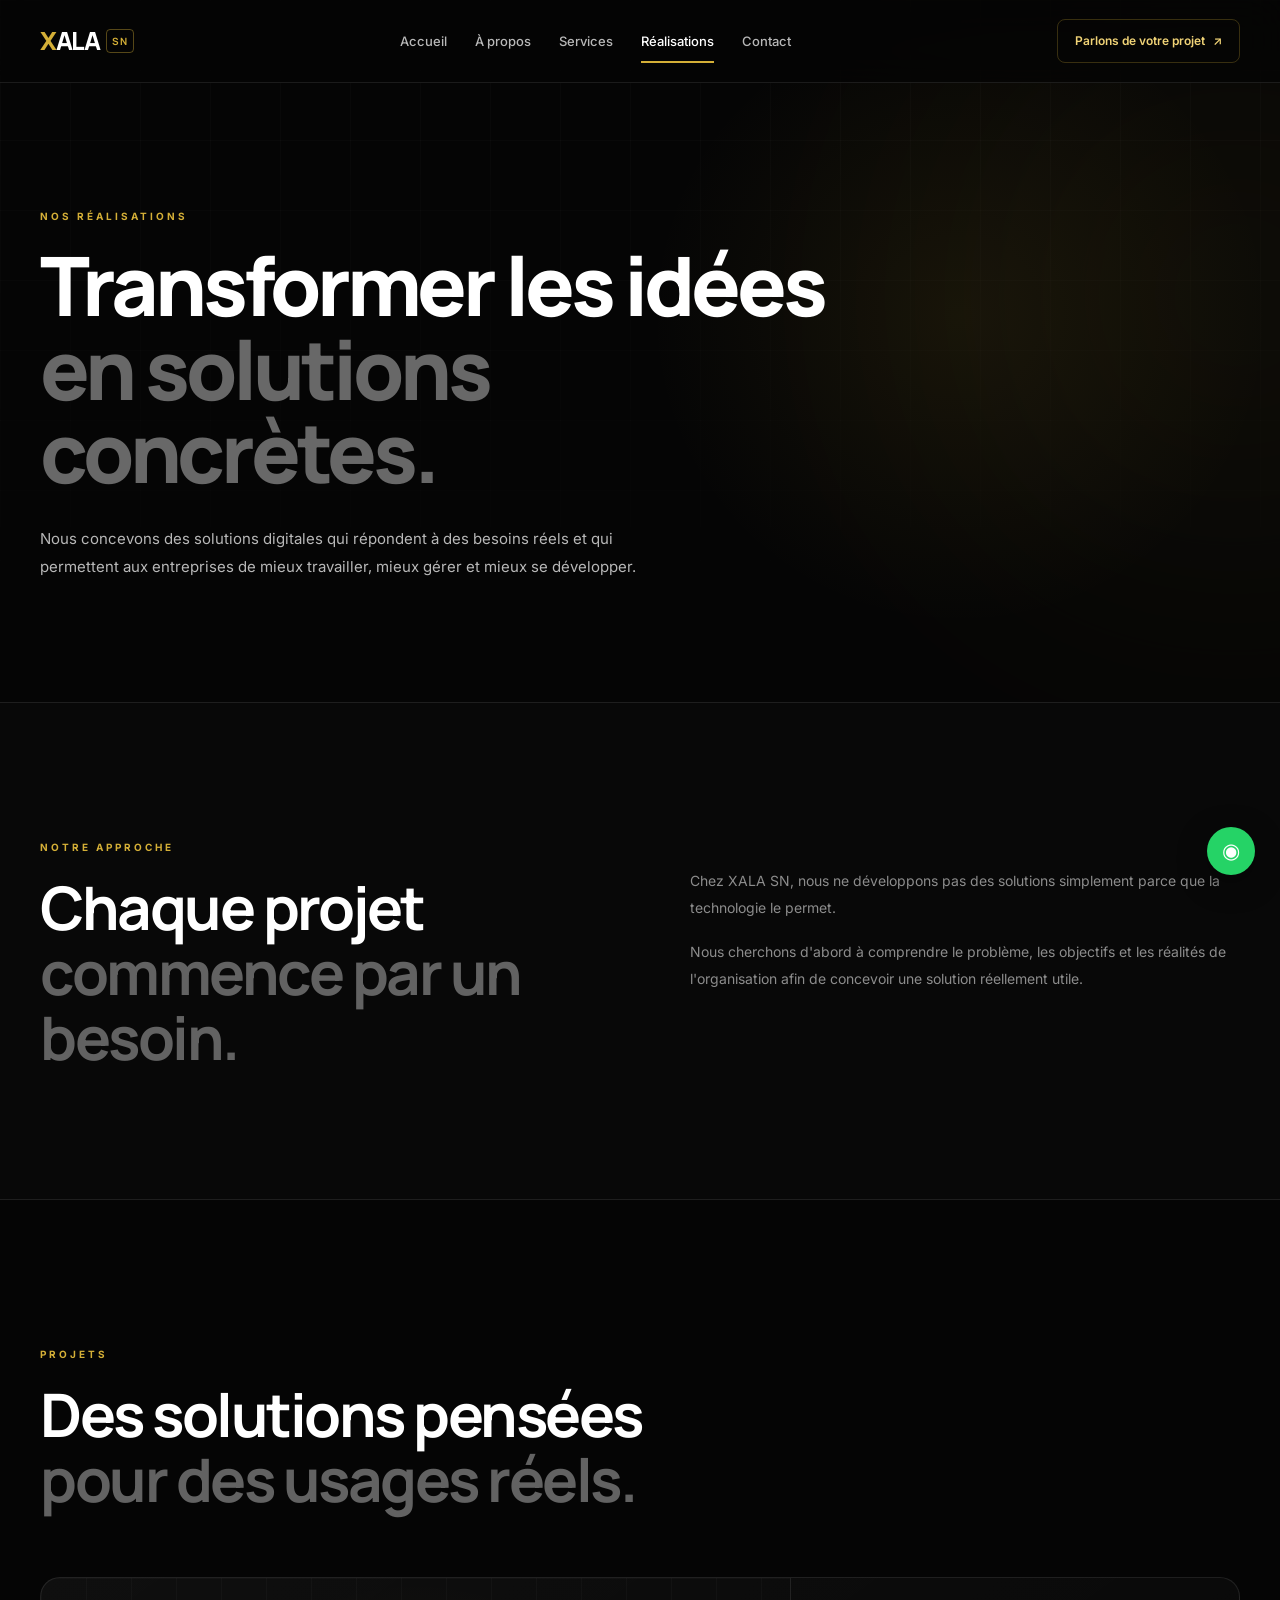
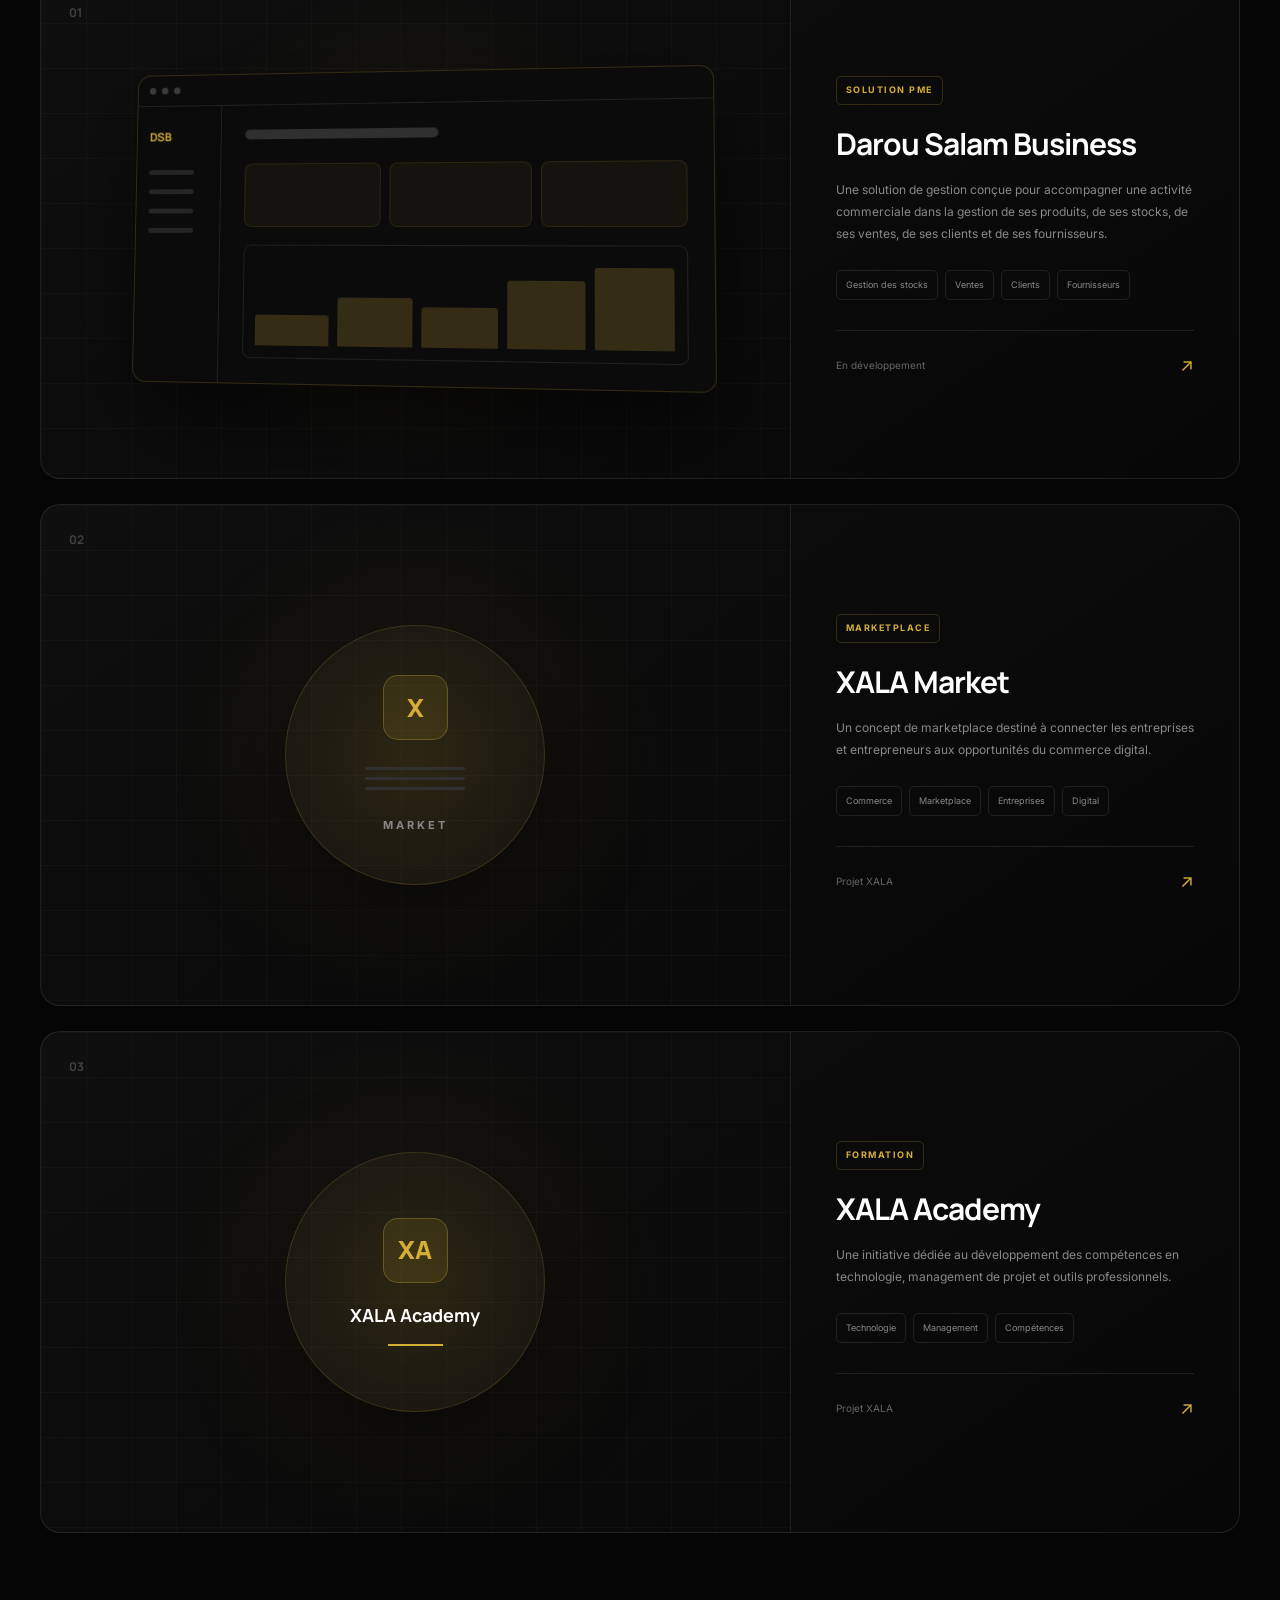
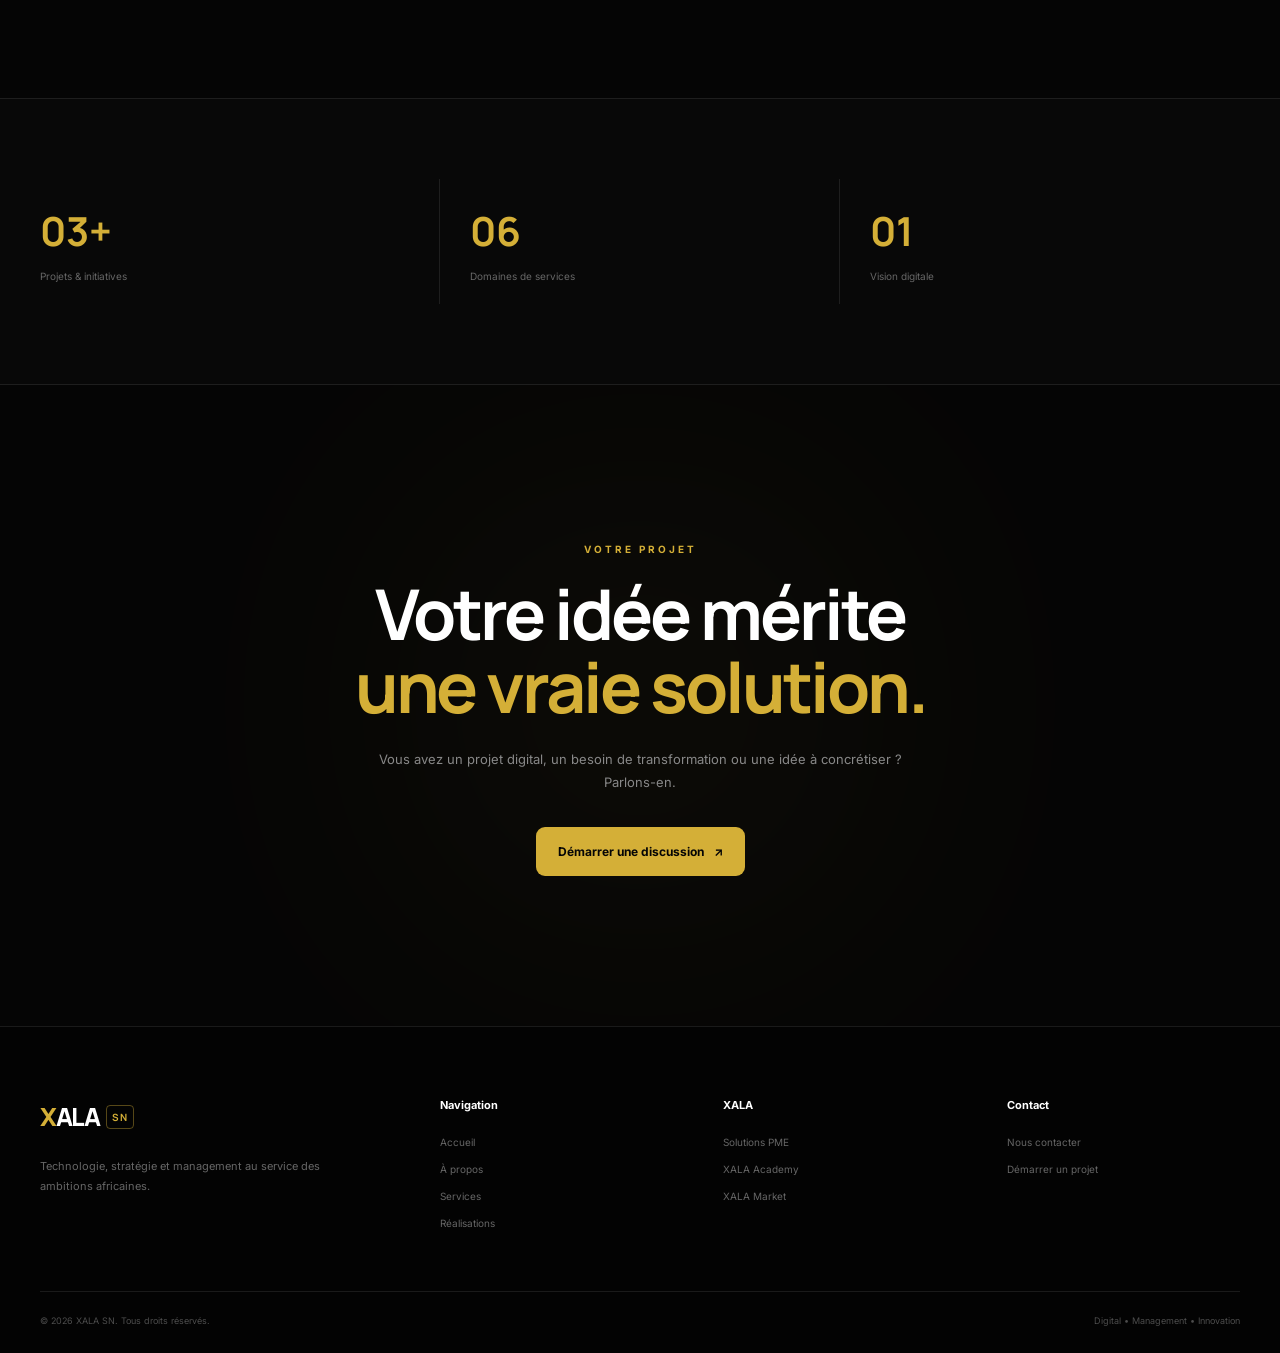
==== pages/portfolio.html @ 2de1e625 "Initial commit" ====
<!DOCTYPE html>
<html lang="fr">

<head>

    <meta charset="UTF-8">

    <meta name="viewport" content="width=device-width, initial-scale=1.0">

    <title>Réalisations — XALA SN</title>

    <meta
        name="description"
        content="Découvrez les réalisations et projets digitaux de XALA SN."
    >

    <link rel="preconnect" href="https://fonts.googleapis.com">

    <link rel="preconnect" href="https://fonts.gstatic.com" crossorigin>

    <link
        href="https://fonts.googleapis.com/css2?family=Inter:wght@400;500;600;700&family=Manrope:wght@600;700;800&display=swap"
        rel="stylesheet"
    >

    <link
        rel="stylesheet"
        href="https://cdnjs.cloudflare.com/ajax/libs/font-awesome/6.5.2/css/all.min.css"
    >

    <link
        rel="stylesheet"
        href="../assets/css/style.css"
    >

</head>


<body>


<!-- =====================================================
     HEADER
===================================================== -->

<header class="header">

    <div class="container navbar">


        <a href="../index.html" class="logo">

            <span class="logo-x">X</span>
            <span class="logo-text">ALA</span>

            <span class="logo-sn">
                SN
            </span>

        </a>


        <nav class="nav">

            <a
                href="../index.html"
                class="nav-link"
            >
                Accueil
            </a>

            <a
                href="about.html"
                class="nav-link"
            >
                À propos
            </a>

            <a
                href="services.html"
                class="nav-link"
            >
                Services
            </a>

            <a
                href="portfolio.html"
                class="nav-link active"
            >
                Réalisations
            </a>

            <a
                href="contact.html"
                class="nav-link"
            >
                Contact
            </a>

        </nav>


        <a
            href="contact.html"
            class="nav-cta"
        >
            Parlons de votre projet
            <span>↗️</span>
        </a>


        <button
            class="menu-toggle"
            aria-label="Ouvrir le menu"
        >

            <span></span>
            <span></span>
            <span></span>

        </button>

    </div>

</header>



<!-- =====================================================
     HERO
===================================================== -->

<section class="portfolio-page-hero">

    <div class="portfolio-page-glow"></div>

    <div class="container">

        <div class="portfolio-page-hero-content">

            <span class="portfolio-page-label">
                NOS RÉALISATIONS
            </span>


            <h1>
                Transformer les idées
                <span>en solutions concrètes.</span>
            </h1>


            <p>
                Nous concevons des solutions digitales qui répondent
                à des besoins réels et qui permettent aux entreprises
                de mieux travailler, mieux gérer et mieux se développer.
            </p>

        </div>

    </div>

</section>



<!-- =====================================================
     INTRO
===================================================== -->

<section class="portfolio-page-intro">

    <div class="container">

        <div class="portfolio-page-intro-grid">


            <div>

                <span class="portfolio-page-label">
                    NOTRE APPROCHE
                </span>

                <h2>
                    Chaque projet
                    <span>commence par un besoin.</span>
                </h2>

            </div>


            <div>

                <p>
                    Chez XALA SN, nous ne développons pas des solutions
                    simplement parce que la technologie le permet.
                </p>

                <p>
                    Nous cherchons d'abord à comprendre le problème,
                    les objectifs et les réalités de l'organisation afin
                    de concevoir une solution réellement utile.
                </p>

            </div>

        </div>

    </div>

</section>



<!-- =====================================================
     RÉALISATIONS
===================================================== -->

<section
    class="portfolio-page-projects"
    id="realisations"
>

    <div class="container">


        <div class="portfolio-page-section-header">

            <span class="portfolio-page-label">
                PROJETS
            </span>

            <h2>
                Des solutions pensées
                <span>pour des usages réels.</span>
            </h2>

        </div>



        <!-- =================================================
             PROJET 01
        ================================================== -->

        <article class="realisation-card">


            <div class="realisation-visual">

                <div class="realisation-number">
                    01
                </div>


                <div class="realisation-screen">

                    <div class="screen-top">

                        <span></span>
                        <span></span>
                        <span></span>

                    </div>


                    <div class="screen-content">

                        <div class="screen-sidebar">

                            <strong>
                                DSB
                            </strong>

                            <i></i>
                            <i></i>
                            <i></i>
                            <i></i>

                        </div>


                        <div class="screen-main">

                            <div class="screen-title"></div>


                            <div class="screen-cards">

                                <div></div>
                                <div></div>
                                <div></div>

                            </div>


                            <div class="screen-chart">

                                <span></span>
                                <span></span>
                                <span></span>
                                <span></span>
                                <span></span>

                            </div>

                        </div>

                    </div>

                </div>

            </div>


            <div class="realisation-content">

                <span class="realisation-category">
                    SOLUTION PME
                </span>


                <h3>
                    Darou Salam Business
                </h3>


                <p>
                    Une solution de gestion conçue pour accompagner
                    une activité commerciale dans la gestion de ses
                    produits, de ses stocks, de ses ventes, de ses
                    clients et de ses fournisseurs.
                </p>


                <div class="realisation-tags">

                    <span>
                        Gestion des stocks
                    </span>

                    <span>
                        Ventes
                    </span>

                    <span>
                        Clients
                    </span>

                    <span>
                        Fournisseurs
                    </span>

                </div>


                <div class="realisation-footer">

                    <span class="realisation-status">
                        En développement
                    </span>

                    <span class="realisation-arrow">
                        ↗️
                    </span>

                </div>

            </div>

        </article>



        <!-- =================================================
             PROJET 02
        ================================================== -->

        <article class="realisation-card">


            <div class="realisation-visual">

                <div class="realisation-number">
                    02
                </div>


                <div class="realisation-concept">

                    <div class="concept-logo">

                        <span>X</span>

                    </div>


                    <div class="concept-lines">

                        <span></span>
                        <span></span>
                        <span></span>

                    </div>


                    <strong>
                        MARKET
                    </strong>

                </div>

            </div>


            <div class="realisation-content">

                <span class="realisation-category">
                    MARKETPLACE
                </span>


                <h3>
                    XALA Market
                </h3>


                <p>
                    Un concept de marketplace destiné à connecter
                    les entreprises et entrepreneurs aux opportunités
                    du commerce digital.
                </p>


                <div class="realisation-tags">

                    <span>
                        Commerce
                    </span>

                    <span>
                        Marketplace
                    </span>

                    <span>
                        Entreprises
                    </span>

                    <span>
                        Digital
                    </span>

                </div>


                <div class="realisation-footer">

                    <span class="realisation-status">
                        Projet XALA
                    </span>

                    <span class="realisation-arrow">
                        ↗️
                    </span>

                </div>

            </div>

        </article>



        <!-- =================================================
             PROJET 03
        ================================================== -->

        <article class="realisation-card">


            <div class="realisation-visual">

                <div class="realisation-number">
                    03
                </div>


                <div class="academy-concept">

                    <div class="academy-icon">
                        XA
                    </div>


                    <h4>
                        XALA Academy
                    </h4>


                    <div class="academy-line"></div>

                </div>

            </div>


            <div class="realisation-content">

                <span class="realisation-category">
                    FORMATION
                </span>


                <h3>
                    XALA Academy
                </h3>


                <p>
                    Une initiative dédiée au développement des
                    compétences en technologie, management de projet
                    et outils professionnels.
                </p>


                <div class="realisation-tags">

                    <span>
                        Technologie
                    </span>

                    <span>
                        Management
                    </span>

                    <span>
                        Compétences
                    </span>

                </div>


                <div class="realisation-footer">

                    <span class="realisation-status">
                        Projet XALA
                    </span>

                    <span class="realisation-arrow">
                        ↗️
                    </span>

                </div>

            </div>

        </article>


    </div>

</section>



<!-- =====================================================
     CHIFFRES
===================================================== -->

<section class="portfolio-page-stats">

    <div class="container">

        <div class="portfolio-page-stats-grid">


            <div>

                <strong>
                    03+
                </strong>

                <span>
                    Projets & initiatives
                </span>

            </div>


            <div>

                <strong>
                    06
                </strong>

                <span>
                    Domaines de services
                </span>

            </div>


            <div>

                <strong>
                    01
                </strong>

                <span>
                    Vision digitale
                </span>

            </div>


        </div>

    </div>

</section>



<!-- =====================================================
     CTA
===================================================== -->

<section class="portfolio-page-cta">

    <div class="portfolio-page-cta-glow"></div>

    <div class="container">

        <div class="portfolio-page-cta-content">

            <span class="portfolio-page-label">
                VOTRE PROJET
            </span>


            <h2>
                Votre idée mérite
                <span>une vraie solution.</span>
            </h2>


            <p>
                Vous avez un projet digital, un besoin de
                transformation ou une idée à concrétiser ?
                Parlons-en.
            </p>


            <a
                href="contact.html"
                class="portfolio-page-btn"
            >

                Démarrer une discussion

                <span>↗️</span>

            </a>

        </div>

    </div>

</section>



<!-- =====================================================
     FOOTER
===================================================== -->

<footer class="footer">

    <div class="container">

        <div class="footer-grid">


            <div class="footer-brand">

                <a
                    href="../index.html"
                    class="logo"
                >

                    <span class="logo-x">X</span>
                    <span class="logo-text">ALA</span>

                    <span class="logo-sn">
                        SN
                    </span>

                </a>


                <p>
                    Technologie, stratégie et management
                    au service des ambitions africaines.
                </p>

            </div>


            <div class="footer-column">

                <h3>
                    Navigation
                </h3>

                <a href="../index.html">
                    Accueil
                </a>

                <a href="about.html">
                    À propos
                </a>

                <a href="services.html">
                    Services
                </a>

                <a href="portfolio.html">
                    Réalisations
                </a>

            </div>


            <div class="footer-column">

                <h3>
                    XALA
                </h3>

                <a href="services.html">
                    Solutions PME
                </a>

                <a href="services.html">
                    XALA Academy
                </a>

                <a href="services.html">
                    XALA Market
                </a>

            </div>


            <div class="footer-column">

                <h3>
                    Contact
                </h3>

                <a href="contact.html">
                    Nous contacter
                </a>

                <a href="contact.html">
                    Démarrer un projet
                </a>

            </div>


        </div>


        <div class="footer-bottom">

            <span>
                © 2026 XALA SN. Tous droits réservés.
            </span>

            <span>
                Digital • Management • Innovation
            </span>

        </div>

    </div>

</footer>



<script src="../assets/js/script.js"></script>
<!-- =====================================================
     BOUTONS FLOTTANTS
===================================================== -->

<!-- Retour en haut -->
<button
    class="back-to-top"
    id="backToTop"
    aria-label="Retour en haut"
>
    ↑
</button>


<!-- WhatsApp -->
<a
    href="https://wa.me/221763623959"
    class="whatsapp-button"
    target="_blank"
    rel="noopener noreferrer"
    aria-label="Contacter XALA SN sur WhatsApp"
>
    <span>◉</span>
</a>
</body>

</html>
---- assets/css/style.css ----
/* =========================================================
   XALA SN
   CORPORATE PORTFOLIO
   DESIGN SYSTEM
   RESPONSIVE — DESKTOP / TABLET / MOBILE
========================================================= */


/* =========================================================
   VARIABLES
========================================================= */

:root {

    --black: #050505;
    --black-2: #080808;
    --black-3: #0d0d0d;
    --card: #111111;

    --white: #ffffff;
    --white-soft: #b8b8b8;
    --gray: #777777;
    --gray-dark: #444444;

    --gold: #d4af37;
    --gold-light: #f1d477;
    --gold-soft: rgba(212, 175, 55, 0.12);

    --border: rgba(255, 255, 255, 0.09);
    --border-gold: rgba(212, 175, 55, 0.25);

    --container: 1200px;

    --radius: 16px;

    --transition: 0.35s ease;

}


/* =========================================================
   RESET
========================================================= */

* {
    margin: 0;
    padding: 0;
    box-sizing: border-box;
}


html {
    scroll-behavior: smooth;
}


body {

    font-family: "Inter", sans-serif;

    background: var(--black);

    color: var(--white);

    line-height: 1.6;

    overflow-x: hidden;

}


body.menu-open {
    overflow: hidden;
}


img {
    max-width: 100%;
    display: block;
}


a {
    text-decoration: none;
    color: inherit;
}


button,
input,
textarea,
select {
    font: inherit;
}


button {
    border: 0;
}


::selection {
    background: var(--gold);
    color: var(--black);
}


/* =========================================================
   CONTAINER
========================================================= */

.container {

    width: min(calc(100% - 40px),
            var(--container));

    margin-inline: auto;

}


/* =========================================================
   HEADER
========================================================= */

.header {

    position: fixed;

    top: 0;
    left: 0;

    width: 100%;

    z-index: 1000;

    border-bottom: 1px solid var(--border);

    background: rgba(5, 5, 5, 0.72);

    -webkit-backdrop-filter: blur(20px);

    backdrop-filter: blur(20px);

}


.navbar {

    min-height: 82px;

    display: flex;

    align-items: center;

    justify-content: space-between;

    gap: 30px;

}


/* =========================================================
   LOGO
========================================================= */

.logo {

    display: inline-flex;

    align-items: center;

    flex-shrink: 0;

    font-family: "Manrope", sans-serif;

    font-size: 25px;

    font-weight: 800;

    letter-spacing: -1.5px;

}


.logo-x {
    color: var(--gold);
}


.logo-text {
    color: var(--white);
}


.logo-sn {

    margin-left: 7px;

    padding: 3px 5px;

    border: 1px solid rgba(212, 175, 55, 0.4);

    border-radius: 4px;

    color: var(--gold);

    font-size: 10px;

    font-weight: 700;

    letter-spacing: 1px;

}


/* =========================================================
   NAVIGATION
========================================================= */

.nav {

    display: flex;

    align-items: center;

    gap: 28px;

}


.nav-link {

    position: relative;

    padding: 5px 0;

    color: var(--white-soft);

    font-size: 13px;

    font-weight: 500;

    transition: var(--transition);

}


.nav-link:hover,
.nav-link.active {

    color: var(--white);

}


.nav-link::after {

    content: "";

    position: absolute;

    left: 0;
    bottom: -7px;

    width: 0;
    height: 2px;

    background: var(--gold);

    transition: var(--transition);

}


.nav-link:hover::after,
.nav-link.active::after {

    width: 100%;

}


/* =========================================================
   NAV CTA
========================================================= */

.nav-cta {

    display: inline-flex;

    align-items: center;

    gap: 8px;

    padding: 11px 17px;

    border: 1px solid var(--border-gold);

    border-radius: 8px;

    color: var(--gold-light);

    font-size: 12px;

    font-weight: 600;

    white-space: nowrap;

    transition: var(--transition);

}


.nav-cta span {
    transition: var(--transition);
}


.nav-cta:hover {

    background: var(--gold);

    color: var(--black);

    border-color: var(--gold);

}


.nav-cta:hover span {

    transform: translate(2px, -2px);

}


/* =========================================================
   MOBILE MENU BUTTON
========================================================= */

.menu-toggle {

    display: none;

    width: 42px;
    height: 42px;

    align-items: center;
    justify-content: center;

    flex-direction: column;

    gap: 5px;

    background: rgba(255, 255, 255, 0.03);

    border: 1px solid var(--border);

    border-radius: 9px;

    cursor: pointer;

}


.menu-toggle span {

    width: 20px;
    height: 2px;

    background: var(--white);

    border-radius: 10px;

    transition: var(--transition);

}


.menu-toggle.active span:nth-child(1) {

    transform:
        translateY(7px) rotate(45deg);

}


.menu-toggle.active span:nth-child(2) {

    opacity: 0;

}


.menu-toggle.active span:nth-child(3) {

    transform:
        translateY(-7px) rotate(-45deg);

}


/* =========================================================
   HERO
========================================================= */

.hero {

    position: relative;

    min-height: 100vh;

    display: flex;

    align-items: center;

    overflow: hidden;

    padding-top: 82px;

    background:

        radial-gradient(circle at 75% 45%,
            rgba(212, 175, 55, 0.055),
            transparent 28%),

        linear-gradient(180deg,
            #050505 0%,
            #070707 100%);

}


/* =========================================================
   HERO GRID
========================================================= */

.hero-grid {

    position: absolute;

    inset: 0;

    background-image:

        linear-gradient(rgba(255, 255, 255, 0.035) 1px,
            transparent 1px),

        linear-gradient(90deg,
            rgba(255, 255, 255, 0.035) 1px,
            transparent 1px);

    background-size: 70px 70px;

    -webkit-mask-image:
        linear-gradient(to bottom,
            black 0%,
            rgba(0, 0, 0, 0.5) 55%,
            transparent 100%);

    mask-image:
        linear-gradient(to bottom,
            black 0%,
            rgba(0, 0, 0, 0.5) 55%,
            transparent 100%);

}


/* =========================================================
   HERO GLOWS
========================================================= */

.hero-glow {

    position: absolute;

    width: 500px;
    height: 500px;

    border-radius: 50%;

    filter: blur(110px);

    opacity: 0.13;

    pointer-events: none;

}


.glow-one {

    top: -280px;
    left: -220px;

    background: var(--gold);

}


.glow-two {

    right: -250px;
    bottom: -250px;

    background: #254cff;

}


/* =========================================================
   HERO CONTENT
========================================================= */

.hero-content {

    position: relative;

    z-index: 3;

    max-width: 760px;

    padding: 95px 0 80px;

}


/* =========================================================
   HERO BADGE
========================================================= */

.hero-badge {

    display: inline-flex;

    align-items: center;

    gap: 10px;

    padding: 8px 13px;

    margin-bottom: 28px;

    border: 1px solid var(--border);

    border-radius: 100px;

    background: rgba(255, 255, 255, 0.025);

    color: var(--white-soft);

    font-size: 11px;

}


.status-dot {

    width: 7px;
    height: 7px;

    flex-shrink: 0;

    border-radius: 50%;

    background: #62d67a;

    box-shadow: 0 0 12px #62d67a;

}


/* =========================================================
   HERO TITLE
========================================================= */

.hero h1 {

    max-width: 850px;

    font-family: "Manrope", sans-serif;

    font-size: clamp(48px,
            6vw,
            82px);

    font-weight: 800;

    line-height: 1.01;

    letter-spacing: -4px;

}


.gradient-text {

    background:

        linear-gradient(120deg,
            var(--gold),
            var(--gold-light),
            #ffffff);

    -webkit-background-clip: text;

    background-clip: text;

    color: transparent;

}


/* =========================================================
   HERO DESCRIPTION
========================================================= */

.hero-description {

    max-width: 620px;

    margin-top: 28px;

    color: var(--white-soft);

    font-size: 16px;

    line-height: 1.8;

}


/* =========================================================
   HERO BUTTONS
========================================================= */

.hero-buttons {

    display: flex;

    align-items: center;

    flex-wrap: wrap;

    gap: 13px;

    margin-top: 38px;

}


.btn {

    min-height: 50px;

    display: inline-flex;

    align-items: center;

    justify-content: center;

    gap: 10px;

    padding: 0 20px;

    border-radius: 9px;

    font-size: 13px;

    font-weight: 600;

    transition: var(--transition);

}


.btn span {
    transition: var(--transition);
}


.btn-primary {

    background: var(--gold);

    color: var(--black);

}


.btn-primary:hover {

    background: var(--gold-light);

    transform: translateY(-3px);

    box-shadow:
        0 15px 40px rgba(212, 175, 55, 0.2);

}


.btn-primary:hover span {

    transform: translate(3px, -3px);

}


.btn-secondary {

    border: 1px solid var(--border);

    background: rgba(255, 255, 255, 0.025);

    color: var(--white);

}


.btn-secondary:hover {

    border-color: var(--gold);

    color: var(--gold-light);

    transform: translateY(-3px);

}


/* =========================================================
   HERO STATS
========================================================= */

.hero-stats {

    display: flex;

    align-items: stretch;

    gap: 45px;

    margin-top: 60px;

    padding-top: 25px;

    border-top: 1px solid var(--border);

}


.stat {

    display: flex;

    flex-direction: column;

    gap: 3px;

}


.stat strong {

    color: var(--gold);

    font-size: 13px;

    font-weight: 700;

}


.stat span {

    color: #707070;

    font-size: 10px;

}


/* =========================================================
   HERO VISUAL
========================================================= */

.hero-visual {

    position: absolute;

    top: 50%;
    right: 3%;

    width: 450px;
    height: 450px;

    z-index: 2;

    transform: translateY(-50%);

    pointer-events: none;

}


/* =========================================================
   ORBITS
========================================================= */

.visual-orbit {

    position: absolute;

    top: 50%;
    left: 50%;

    border: 1px solid rgba(212, 175, 55, 0.12);

    border-radius: 50%;

    transform: translate(-50%, -50%);

}


.orbit-one {

    width: 430px;
    height: 230px;

    transform:
        translate(-50%, -50%) rotate(-25deg);

}


.orbit-two {

    width: 350px;
    height: 350px;

}


/* =========================================================
   VISUAL CARD
========================================================= */

.visual-card {

    position: absolute;

    top: 50%;
    left: 50%;

    width: 330px;
    height: 240px;

    overflow: hidden;

    border: 1px solid rgba(212, 175, 55, 0.23);

    border-radius: 16px;

    background:
        linear-gradient(145deg,
            rgba(25, 25, 25, 0.96),
            rgba(10, 10, 10, 0.94));

    box-shadow:

        0 40px 100px rgba(0, 0, 0, 0.65),

        0 0 60px rgba(212, 175, 55, 0.06);

    transform:
        translate(-50%, -50%) perspective(1000px) rotateY(-10deg) rotateX(5deg);

}


/* =========================================================
   BROWSER HEADER
========================================================= */

.visual-card-header {

    height: 38px;

    display: flex;

    align-items: center;

    gap: 6px;

    padding: 0 14px;

    border-bottom: 1px solid var(--border);

}


.window-dot {

    width: 7px;
    height: 7px;

    border-radius: 50%;

    background: #444;

}


/* =========================================================
   VISUAL CONTENT
========================================================= */

.visual-content {

    padding: 25px;

}


.code-line {

    height: 8px;

    margin-bottom: 13px;

    border-radius: 20px;

    background: #282828;

}


.line-large {
    width: 75%;
}


.line-medium {
    width: 55%;
}


.line-small {
    width: 35%;
}


.dashboard-mini {

    display: flex;

    gap: 10px;

    margin-top: 26px;

}


.dashboard-mini div {

    flex: 1;

    height: 70px;

    border: 1px solid rgba(212, 175, 55, 0.12);

    border-radius: 8px;

    background:
        linear-gradient(145deg,
            rgba(212, 175, 55, 0.09),
            rgba(255, 255, 255, 0.02));

}


/* =========================================================
   FLOATING CARDS
========================================================= */

.floating-card {

    position: absolute;

    display: flex;

    align-items: center;

    gap: 10px;

    padding: 12px 15px;

    border: 1px solid var(--border);

    border-radius: 10px;

    background: rgba(13, 13, 13, 0.92);

    -webkit-backdrop-filter: blur(15px);

    backdrop-filter: blur(15px);

    box-shadow:
        0 15px 40px rgba(0, 0, 0, 0.45);

    animation: floating 4s ease-in-out infinite;

}


.floating-one {

    top: 52px;
    right: -5px;

}


.floating-two {

    left: -5px;
    bottom: 48px;

    animation-delay: 1.5s;

}


.floating-icon {

    width: 30px;
    height: 30px;

    display: grid;

    place-items: center;

    border-radius: 7px;

    background: var(--gold-soft);

    color: var(--gold-light);

    font-size: 14px;

}


.floating-card strong {

    display: block;

    color: var(--white);

    font-size: 11px;

}


.floating-card small {

    display: block;

    margin-top: 1px;

    color: #666;

    font-size: 9px;

}


@keyframes floating {

    0%,
    100% {
        transform: translateY(0);
    }

    50% {
        transform: translateY(-10px);
    }

}


/* =========================================================
   SECTION GLOBAL
========================================================= */

.solutions,
.about-preview,
.portfolio-preview,
.process,
.why-xala {

    position: relative;

}


.section-label {

    display: inline-block;

    margin-bottom: 17px;

    color: var(--gold);

    font-size: 10px;

    font-weight: 700;

    letter-spacing: 2.5px;

}


.section-header {

    max-width: 720px;

    margin-bottom: 60px;

}


.section-header h2 {

    font-family: "Manrope", sans-serif;

    font-size: clamp(38px,
            5vw,
            62px);

    font-weight: 800;

    line-height: 1.08;

    letter-spacing: -2.7px;

}


.section-header h2 span {

    display: block;

    color: #626262;

}


.section-header p {

    max-width: 610px;

    margin-top: 23px;

    color: var(--white-soft);

    font-size: 14px;

    line-height: 1.85;

}


/* =========================================================
   SOLUTIONS
========================================================= */

.solutions {

    padding: 140px 0;

    background:
        linear-gradient(180deg,
            var(--black),
            var(--black-2));

}


.solutions-grid {

    display: grid;

    grid-template-columns:
        repeat(3, 1fr);

    gap: 15px;

}


.solution-card {

    position: relative;

    min-height: 320px;

    display: flex;

    flex-direction: column;

    justify-content: space-between;

    padding: 30px;

    overflow: hidden;

    border: 1px solid var(--border);

    border-radius: var(--radius);

    background:
        linear-gradient(145deg,
            rgba(255, 255, 255, 0.045),
            rgba(255, 255, 255, 0.012));

    transition:
        transform 0.4s ease,
        border-color 0.4s ease,
        background 0.4s ease;

}


.solution-card::before {

    content: "";

    position: absolute;

    width: 190px;
    height: 190px;

    top: -110px;
    right: -110px;

    border-radius: 50%;

    background: var(--gold);

    filter: blur(80px);

    opacity: 0;

    transition: opacity 0.4s ease;

}


.solution-card:hover {

    transform: translateY(-8px);

    border-color:
        rgba(212, 175, 55, 0.35);

    background:
        linear-gradient(145deg,
            rgba(255, 255, 255, 0.06),
            rgba(255, 255, 255, 0.018));

}


.solution-card:hover::before {

    opacity: 0.09;

}


.solution-top {

    display: flex;

    align-items: center;

    justify-content: space-between;

}


.solution-icon {

    width: 48px;
    height: 48px;

    display: grid;

    place-items: center;

    border: 1px solid rgba(212, 175, 55, 0.16);

    border-radius: 10px;

    background: var(--gold-soft);

    color: var(--gold-light);

    font-size: 16px;

    font-weight: 700;

}


.solution-number {

    color: #3f3f3f;

    font-family: "Manrope", sans-serif;

    font-size: 11px;

    font-weight: 700;

}


.solution-card h3 {

    margin-top: 48px;

    font-family: "Manrope", sans-serif;

    font-size: 20px;

    font-weight: 700;

    letter-spacing: -0.5px;

}


.solution-card p {

    margin-top: 11px;

    color: #858585;

    font-size: 12px;

    line-height: 1.75;

}


.solution-card a {

    display: inline-flex;

    align-items: center;

    gap: 8px;

    margin-top: 23px;

    color: var(--white);

    font-size: 11px;

    font-weight: 600;

    transition: var(--transition);

}


.solution-card a span {

    color: var(--gold);

    transition: var(--transition);

}


.solution-card a:hover {

    color: var(--gold-light);

}


.solution-card a:hover span {

    transform: translate(3px, -3px);

}


/* =========================================================
   ABOUT PREVIEW
========================================================= */

.about-preview {

    padding: 150px 0;

    background: var(--black-2);

}


.about-preview-grid {

    display: grid;

    grid-template-columns:
        minmax(0, 1fr) minmax(0, 1fr);

    align-items: center;

    gap: 100px;

}


.about-preview-content {

    max-width: 570px;

}


.about-preview-content h2 {

    font-family: "Manrope", sans-serif;

    font-size: clamp(38px,
            5vw,
            60px);

    line-height: 1.08;

    letter-spacing: -2.5px;

}


.about-preview-content h2 span {

    display: block;

    color: #626262;

}


.about-preview-content p {

    margin-top: 23px;

    color: var(--white-soft);

    font-size: 14px;

    line-height: 1.85;

}


.about-preview-content p+p {

    margin-top: 12px;

}


.text-link {

    display: inline-flex;

    align-items: center;

    gap: 9px;

    margin-top: 30px;

    color: var(--white);

    font-size: 12px;

    font-weight: 600;

    transition: var(--transition);

}


.text-link span {

    color: var(--gold);

    transition: var(--transition);

}


.text-link:hover {

    color: var(--gold-light);

}


.text-link:hover span {

    transform: translate(3px, -3px);

}


/* =========================================================
   ABOUT VISUAL
========================================================= */

.about-preview-visual {

    position: relative;

    min-height: 430px;

    display: grid;

    place-items: center;

    overflow: hidden;

}


.about-glow {

    position: absolute;

    width: 260px;
    height: 260px;

    border-radius: 50%;

    background: var(--gold);

    filter: blur(110px);

    opacity: 0.08;

}


.about-card {

    position: relative;

    z-index: 2;

    width: min(100%, 420px);

    min-height: 230px;

    display: flex;

    align-items: center;

    gap: 25px;

    padding: 35px;

    border: 1px solid var(--border-gold);

    border-radius: 20px;

    background:
        linear-gradient(145deg,
            rgba(255, 255, 255, 0.05),
            rgba(255, 255, 255, 0.015));

    box-shadow:
        0 40px 100px rgba(0, 0, 0, 0.45);

    transform:
        rotate(-4deg);

}


.about-card-number {

    width: 70px;
    height: 70px;

    display: grid;

    place-items: center;

    flex-shrink: 0;

    border: 1px solid rgba(212, 175, 55, 0.3);

    border-radius: 15px;

    background: var(--gold-soft);

    color: var(--gold);

    font-family: "Manrope", sans-serif;

    font-size: 35px;

    font-weight: 800;

}


.about-card strong {

    display: block;

    font-family: "Manrope", sans-serif;

    font-size: 21px;

}


.about-card p {

    margin-top: 5px;

    color: #777;

    font-size: 11px;

}


.about-line {

    position: absolute;

    border: 1px solid rgba(212, 175, 55, 0.12);

    border-radius: 50%;

}


.line-one {

    width: 470px;
    height: 230px;

    transform: rotate(25deg);

}


.line-two {

    width: 390px;
    height: 390px;

}


.line-three {

    width: 250px;
    height: 250px;

}


/* =========================================================
   PORTFOLIO
========================================================= */

.portfolio-preview {

    padding: 150px 0;

    background:
        linear-gradient(180deg,
            var(--black-2),
            var(--black));

}


.section-header-row {

    max-width: none;

    display: flex;

    align-items: flex-end;

    justify-content: space-between;

    gap: 30px;

}


.outline-link {

    display: inline-flex;

    align-items: center;

    gap: 8px;

    flex-shrink: 0;

    padding: 11px 16px;

    border: 1px solid var(--border);

    border-radius: 8px;

    color: var(--white-soft);

    font-size: 11px;

    font-weight: 600;

    transition: var(--transition);

}


.outline-link span {

    color: var(--gold);

    transition: var(--transition);

}


.outline-link:hover {

    border-color: var(--gold);

    color: var(--gold-light);

}


.outline-link:hover span {

    transform: translate(3px, -3px);

}


/* =========================================================
   PROJECT CARD
========================================================= */

.project-card {

    display: grid;

    grid-template-columns:
        minmax(0, 1.25fr) minmax(330px, 0.75fr);

    min-height: 470px;

    overflow: hidden;

    border: 1px solid var(--border);

    border-radius: 20px;

    background:
        linear-gradient(145deg,
            rgba(255, 255, 255, 0.04),
            rgba(255, 255, 255, 0.012));

}


.project-visual {

    position: relative;

    min-height: 470px;

    display: grid;

    place-items: center;

    overflow: hidden;

    background:
        radial-gradient(circle at center,
            rgba(212, 175, 55, 0.08),
            transparent 50%);

}


.project-visual::before {

    content: "";

    position: absolute;

    inset: 0;

    background-image:

        linear-gradient(rgba(255, 255, 255, 0.025) 1px,
            transparent 1px),

        linear-gradient(90deg,
            rgba(255, 255, 255, 0.025) 1px,
            transparent 1px);

    background-size: 45px 45px;

}


/* =========================================================
   PROJECT BROWSER
========================================================= */

.project-browser {

    position: relative;

    z-index: 2;

    width: 78%;

    min-height: 300px;

    overflow: hidden;

    border: 1px solid rgba(212, 175, 55, 0.18);

    border-radius: 13px;

    background: #0c0c0c;

    box-shadow:
        0 30px 80px rgba(0, 0, 0, 0.6);

    transform:
        perspective(1000px) rotateY(-7deg) rotateX(3deg);

}


.browser-top {

    height: 30px;

    display: flex;

    align-items: center;

    gap: 5px;

    padding: 0 10px;

    border-bottom: 1px solid var(--border);

}


.browser-top span {

    width: 6px;
    height: 6px;

    border-radius: 50%;

    background: #444;

}


.browser-content {

    display: grid;

    grid-template-columns: 85px 1fr;

    min-height: 270px;

}


.browser-sidebar {

    display: flex;

    flex-direction: column;

    gap: 14px;

    padding: 20px 12px;

    border-right: 1px solid var(--border);

}


.browser-sidebar strong {

    margin-bottom: 10px;

    color: var(--gold);

    font-family: "Manrope", sans-serif;

    font-size: 11px;

}


.browser-sidebar span {

    width: 45px;
    height: 5px;

    border-radius: 5px;

    background: #252525;

}


.browser-dashboard {

    padding: 22px;

}


.dashboard-title {

    width: 40%;

    height: 9px;

    margin-bottom: 22px;

    border-radius: 5px;

    background: #303030;

}


.dashboard-cards {

    display: grid;

    grid-template-columns:
        repeat(3, 1fr);

    gap: 8px;

}


.dashboard-cards div {

    height: 65px;

    border: 1px solid rgba(212, 175, 55, 0.1);

    border-radius: 7px;

    background: rgba(212, 175, 55, 0.045);

}


.dashboard-chart {

    height: 110px;

    display: flex;

    align-items: flex-end;

    gap: 9px;

    margin-top: 15px;

    padding: 12px;

    border: 1px solid var(--border);

    border-radius: 8px;

}


.dashboard-chart span {

    flex: 1;

    border-radius: 3px 3px 0 0;

    background:
        rgba(212, 175, 55, 0.18);

}


.dashboard-chart span:nth-child(1) {
    height: 35%;
}


.dashboard-chart span:nth-child(2) {
    height: 55%;
}


.dashboard-chart span:nth-child(3) {
    height: 45%;
}


.dashboard-chart span:nth-child(4) {
    height: 75%;
}


.dashboard-chart span:nth-child(5) {
    height: 90%;
}


/* =========================================================
   PROJECT INFO
========================================================= */

.project-info {

    display: flex;

    flex-direction: column;

    justify-content: center;

    padding: 55px 45px;

    border-left: 1px solid var(--border);

}


.project-tag {

    display: inline-block;

    width: fit-content;

    padding: 6px 9px;

    border: 1px solid rgba(212, 175, 55, 0.18);

    border-radius: 5px;

    color: var(--gold);

    font-size: 9px;

    font-weight: 700;

    letter-spacing: 1.5px;

}


.project-info h3 {

    margin-top: 22px;

    font-family: "Manrope", sans-serif;

    font-size: 29px;

    line-height: 1.15;

    letter-spacing: -1px;

}


.project-info p {

    margin-top: 17px;

    color: #888;

    font-size: 12px;

    line-height: 1.8;

}


.project-tech {

    display: flex;

    flex-wrap: wrap;

    gap: 7px;

    margin-top: 22px;

}


.project-tech span {

    padding: 6px 9px;

    border: 1px solid var(--border);

    border-radius: 5px;

    color: #888;

    font-size: 9px;

}


.project-info .text-link {

    margin-top: 28px;

}


/* =========================================================
   PROCESS
========================================================= */

.process {

    padding: 150px 0;

    background: var(--black);

}


.process-grid {

    display: grid;

    grid-template-columns:
        repeat(4, 1fr);

    border-top: 1px solid var(--border);

}


.process-item {

    min-height: 270px;

    padding: 30px 25px 30px 0;

    border-right: 1px solid var(--border);

}


.process-item:not(:first-child) {

    padding-left: 25px;

}


.process-item:last-child {

    border-right: 0;

}


.process-number {

    color: var(--gold);

    font-family: "Manrope", sans-serif;

    font-size: 11px;

    font-weight: 700;

}


.process-item h3 {

    margin-top: 55px;

    font-family: "Manrope", sans-serif;

    font-size: 20px;

}


.process-item p {

    max-width: 220px;

    margin-top: 12px;

    color: #777;

    font-size: 12px;

    line-height: 1.8;

}


/* =========================================================
   WHY XALA
========================================================= */

.why-xala {

    padding: 150px 0;

    background: var(--black-2);

}


.why-grid {

    display: grid;

    grid-template-columns:
        minmax(0, 0.8fr) minmax(0, 1.2fr);

    gap: 100px;

}


.why-intro {

    max-width: 500px;

}


.why-intro h2 {

    font-family: "Manrope", sans-serif;

    font-size: clamp(38px,
            5vw,
            58px);

    line-height: 1.08;

    letter-spacing: -2.5px;

}


.why-intro h2 span {

    display: block;

    color: #626262;

}


.why-intro p {

    margin-top: 25px;

    color: #888;

    font-size: 13px;

    line-height: 1.85;

}


.why-list {

    border-top: 1px solid var(--border);

}


.why-item {

    display: grid;

    grid-template-columns: 55px 1fr;

    gap: 20px;

    padding: 27px 0;

    border-bottom: 1px solid var(--border);

}


.why-icon {

    width: 38px;
    height: 38px;

    display: grid;

    place-items: center;

    border: 1px solid rgba(212, 175, 55, 0.15);

    border-radius: 8px;

    color: var(--gold);

    font-size: 9px;

    font-weight: 700;

}


.why-item h3 {

    font-family: "Manrope", sans-serif;

    font-size: 16px;

}


.why-item p {

    max-width: 500px;

    margin-top: 6px;

    color: #777;

    font-size: 11px;

    line-height: 1.75;

}


/* =========================================================
   CTA
========================================================= */

.cta-section {

    position: relative;

    padding: 150px 0;

    overflow: hidden;

    text-align: center;

    background: var(--black);

}


.cta-glow {

    position: absolute;

    top: 50%;
    left: 50%;

    width: 400px;
    height: 400px;

    border-radius: 50%;

    background: var(--gold);

    filter: blur(150px);

    opacity: 0.08;

    transform: translate(-50%, -50%);

}


.cta-content {

    position: relative;

    z-index: 2;

}


.cta-content .section-label {

    margin-bottom: 18px;

}


.cta-content h2 {

    max-width: 850px;

    margin: auto;

    font-family: "Manrope", sans-serif;

    font-size: clamp(40px,
            6vw,
            72px);

    line-height: 1.05;

    letter-spacing: -3px;

}


.cta-content h2 span {

    display: block;

    color: var(--gold);

}


.cta-content p {

    max-width: 550px;

    margin: 23px auto 0;

    color: #888;

    font-size: 14px;

}


.cta-content .btn {

    margin-top: 32px;

}


/* =========================================================
   FOOTER
========================================================= */

.footer {

    padding: 70px 0 25px;

    border-top: 1px solid var(--border);

    background: #030303;

}


.footer-grid {

    display: grid;

    grid-template-columns:
        1.5fr 1fr 1fr 1fr;

    gap: 50px;

    padding-bottom: 60px;

}


.footer-brand {

    max-width: 280px;

}


.footer-brand p {

    margin-top: 20px;

    color: #666;

    font-size: 11px;

    line-height: 1.8;

}


.footer-column {

    display: flex;

    flex-direction: column;

    align-items: flex-start;

    gap: 11px;

}


.footer-column h3 {

    margin-bottom: 8px;

    color: var(--white);

    font-size: 11px;

    font-weight: 700;

}


.footer-column a {

    color: #666;

    font-size: 10px;

    transition: var(--transition);

}


.footer-column a:hover {

    color: var(--gold-light);

}


.footer-bottom {

    display: flex;

    align-items: center;

    justify-content: space-between;

    gap: 20px;

    padding-top: 22px;

    border-top: 1px solid var(--border);

    color: #4d4d4d;

    font-size: 9px;

}


/* =========================================================
   TABLETTE
========================================================= */

@media (max-width: 1100px) {

    .nav {

        gap: 18px;

    }


    .nav-cta {

        display: none;

    }


    .hero-visual {

        right: -100px;

        opacity: 0.38;

    }


    .hero-content {

        max-width: 700px;

    }


    .about-preview-grid {

        gap: 60px;

    }


    .why-grid {

        gap: 60px;

    }

}


/* =========================================================
   TABLETTE PETITE
========================================================= */

@media (max-width: 900px) {

    .nav {

        display: none;

    }


    .menu-toggle {

        display: flex;

    }


    .nav.active {

        position: fixed;

        top: 72px;

        left: 15px;
        right: 15px;

        display: flex;

        flex-direction: column;

        align-items: stretch;

        gap: 3px;

        padding: 14px;

        border: 1px solid var(--border);

        border-radius: 13px;

        background:
            rgba(10, 10, 10, 0.98);

        box-shadow:
            0 25px 70px rgba(0, 0, 0, 0.5);

        -webkit-backdrop-filter: blur(20px);

        backdrop-filter: blur(20px);

    }


    .nav.active .nav-link {

        padding: 13px;

        border-radius: 7px;

    }


    .nav.active .nav-link:hover {

        background: rgba(255, 255, 255, 0.04);

    }


    .nav.active .nav-link::after {

        display: none;

    }


    .hero-visual {

        opacity: 0.22;

        right: -150px;

    }


    .solutions-grid {

        grid-template-columns:
            repeat(2, 1fr);

    }


    .about-preview-grid {

        grid-template-columns: 1fr;

    }


    .about-preview-visual {

        min-height: 350px;

    }


    .project-card {

        grid-template-columns: 1fr;

    }


    .project-info {

        border-left: 0;

        border-top: 1px solid var(--border);

    }


    .process-grid {

        grid-template-columns:
            repeat(2, 1fr);

    }


    .process-item:nth-child(2) {

        border-right: 0;

    }


    .process-item:nth-child(3),
    .process-item:nth-child(4) {

        border-top: 1px solid var(--border);

    }


    .why-grid {

        grid-template-columns: 1fr;

    }


    .footer-grid {

        grid-template-columns:
            repeat(2, 1fr);

    }


}


/* =========================================================
   MOBILE
========================================================= */

@media (max-width: 600px) {

    .container {

        width: min(calc(100% - 30px),
                var(--container));

    }


    .navbar {

        min-height: 70px;

    }


    .nav.active {

        top: 70px;

    }


    /* HERO */

    .hero {

        min-height: auto;

        padding-top: 70px;

    }


    .hero-content {

        padding: 75px 0 65px;

    }


    .hero-badge {

        margin-bottom: 22px;

        font-size: 9px;

    }


    .hero h1 {

        font-size: clamp(40px,
                12vw,
                55px);

        letter-spacing: -2.5px;

    }


    .hero-description {

        margin-top: 23px;

        font-size: 13px;

        line-height: 1.8;

    }


    .hero-buttons {

        flex-direction: column;

        align-items: stretch;

        margin-top: 30px;

    }


    .btn {

        width: 100%;

    }


    .hero-stats {

        gap: 15px;

        justify-content: space-between;

        margin-top: 45px;

    }


    .stat strong {

        font-size: 11px;

    }


    .stat span {

        max-width: 80px;

        font-size: 8px;

        line-height: 1.5;

    }


    .hero-visual {

        display: none;

    }


    /* SECTIONS */

    .solutions,
    .about-preview,
    .portfolio-preview,
    .process,
    .why-xala,
    .cta-section {

        padding: 90px 0;

    }


    .section-header {

        margin-bottom: 40px;

    }


    .section-header h2 {

        font-size: 39px;

        letter-spacing: -1.8px;

    }


    .section-header p {

        font-size: 12px;

    }


    /* SOLUTIONS */

    .solutions-grid {

        grid-template-columns: 1fr;

        gap: 12px;

    }


    .solution-card {

        min-height: 285px;

        padding: 24px;

    }


    .solution-card h3 {

        margin-top: 40px;

        font-size: 19px;

    }


    /* ABOUT */

    .about-preview-content h2 {

        font-size: 39px;

        letter-spacing: -1.8px;

    }


    .about-preview-content p {

        font-size: 12px;

    }


    .about-preview-visual {

        min-height: 300px;

    }


    .about-card {

        min-height: 190px;

        padding: 25px;

        gap: 18px;

    }


    .about-card-number {

        width: 55px;
        height: 55px;

        font-size: 27px;

    }


    .about-card strong {

        font-size: 17px;

    }


    .about-card p {

        font-size: 9px;

    }


    .line-one {

        width: 350px;
        height: 180px;

    }


    .line-two {

        width: 290px;
        height: 290px;

    }


    .line-three {

        width: 190px;
        height: 190px;

    }


    /* PORTFOLIO */

    .section-header-row {

        flex-direction: column;

        align-items: flex-start;

    }


    .project-visual {

        min-height: 280px;

    }


    .project-browser {

        width: 88%;

        min-height: 210px;

    }


    .browser-content {

        grid-template-columns: 60px 1fr;

        min-height: 190px;

    }


    .browser-sidebar {

        padding: 14px 8px;

        gap: 10px;

    }


    .browser-sidebar span {

        width: 32px;

    }


    .browser-dashboard {

        padding: 14px;

    }


    .dashboard-cards div {

        height: 45px;

    }


    .dashboard-chart {

        height: 80px;

    }


    .project-info {

        padding: 35px 25px;

    }


    .project-info h3 {

        font-size: 25px;

    }


    /* PROCESS */

    .process-grid {

        grid-template-columns: 1fr;

    }


    .process-item,
    .process-item:not(:first-child) {

        min-height: auto;

        padding: 25px 0;

        border-right: 0;

        border-bottom: 1px solid var(--border);

    }


    .process-item:first-child {

        padding-top: 25px;

    }


    .process-item:last-child {

        border-bottom: 0;

    }


    .process-item h3 {

        margin-top: 35px;

    }


    /* WHY */

    .why-intro h2 {

        font-size: 39px;

        letter-spacing: -1.8px;

    }


    .why-item {

        grid-template-columns: 45px 1fr;

        gap: 13px;

    }


    /* CTA */

    .cta-content h2 {

        font-size: 40px;

        letter-spacing: -2px;

    }


    .cta-content p {

        font-size: 12px;

    }


    /* FOOTER */

    .footer {

        padding-top: 55px;

    }


    .footer-grid {

        grid-template-columns: 1fr 1fr;

        gap: 40px 25px;

        padding-bottom: 45px;

    }


    .footer-brand {

        grid-column: 1 / -1;

    }


    .footer-bottom {

        flex-direction: column;

        align-items: flex-start;

    }

}


/* =========================================================
   PETIT MOBILE
========================================================= */

@media (max-width: 380px) {

    .hero h1 {

        font-size: 37px;

    }


    .section-header h2,
    .about-preview-content h2,
    .why-intro h2 {

        font-size: 35px;

    }


    .hero-stats {

        gap: 10px;

    }


    .logo {

        font-size: 21px;

    }


    .logo-sn {

        font-size: 8px;

    }

}


/* =========================================================
   ACCESSIBILITÉ
========================================================= */

@media (prefers-reduced-motion: reduce) {

    html {
        scroll-behavior: auto;
    }


    *,
    *::before,
    *::after {

        animation-duration: 0.01ms !important;

        animation-iteration-count: 1 !important;

        transition-duration: 0.01ms !important;

        scroll-behavior: auto !important;

    }

}

/* ========================================================= ABOUT PAGE XALA SN — CORPORATE ABOUT ========================================================= */
/* ========================================================= ABOUT HERO ========================================================= */
.about-hero {
    position: relative;
    padding: 190px 0 120px;
    overflow: hidden;
    background: radial-gradient(circle at 75% 35%, rgba(212, 175, 55, 0.08), transparent 32%), linear-gradient(180deg, var(--black), var(--black-2));
}

.about-hero::before {
    content: "";
    position: absolute;
    inset: 0;
    background-image: linear-gradient(rgba(255, 255, 255, 0.025) 1px, transparent 1px), linear-gradient(90deg, rgba(255, 255, 255, 0.025) 1px, transparent 1px);
    background-size: 70px 70px;
    mask-image: linear-gradient(to bottom, black, transparent 85%);
    pointer-events: none;
}

.about-hero .container {
    position: relative;
    z-index: 2;
}

.about-hero .section-label {
    margin-bottom: 25px;
}

.about-hero h1 {
    max-width: 900px;
    font-family: "Manrope", sans-serif;
    font-size: clamp(48px, 7vw, 82px);
    line-height: 1;
    letter-spacing: -4px;
    font-weight: 800;
}

.about-hero h1 strong {
    display: block;
    font-weight: 800;
    background: linear-gradient(120deg, var(--gold), var(--gold-light), #ffffff);
    -webkit-background-clip: text;
    background-clip: text;
    color: transparent;
}

.about-hero p {
    max-width: 650px;
    margin-top: 30px;
    color: var(--white-soft);
    font-size: 16px;
    line-height: 1.85;
}

/* ========================================================= ABOUT INTRO ========================================================= */
.about-intro {
    padding: 140px 0;
    background: var(--black-2);
}

.about-grid {
    display: grid;
    grid-template-columns: minmax(0, 1.15fr) minmax(320px, 0.85fr);
    align-items: center;
    gap: 100px;
}

.about-text {
    max-width: 680px;
}

.about-text h2 {
    font-family: "Manrope", sans-serif;
    font-size: clamp(38px, 5vw, 60px);
    line-height: 1.08;
    letter-spacing: -2.7px;
}

.about-text h2 span {
    display: block;
    color: #626262;
}

.about-text p {
    max-width: 620px;
    margin-top: 22px;
    color: var(--white-soft);
    font-size: 14px;
    line-height: 1.9;
}

.about-card {
    transform: rotate(-3deg);
    transition: var(--transition);
}

.about-card:hover {
    transform: rotate(0deg) translateY(-7px);
}

.about-card-icon {
    width: 58px;
    height: 58px;
    display: grid;
    place-items: center;
    flex-shrink: 0;
    border: 1px solid rgba(212, 175, 55, 0.22);
    border-radius: 13px;
    background: var(--gold-soft);
    color: var(--gold-light);
    font-size: 19px;
}

.about-card h3 {
    margin-top: 25px;
    font-family: "Manrope", sans-serif;
    font-size: 23px;
}

.about-card p {
    margin-top: 10px;
    color: #777;
    font-size: 12px;
    line-height: 1.8;
}

/* ========================================================= HISTORY ========================================================= */
.about-history {
    padding: 150px 0;
    background: var(--black);
}

.about-history>.container>h2 {
    max-width: 700px;
    font-family: "Manrope", sans-serif;
    font-size: clamp(38px, 5vw, 60px);
    line-height: 1.08;
    letter-spacing: -2.7px;
}

.about-history>.container>h2 span {
    color: #626262;
}

.history-content {
    position: relative;
    max-width: 850px;
    margin-top: 80px;
}

.history-line {
    position: absolute;
    top: 0;
    bottom: 0;
    left: 25px;
    width: 1px;
    background: linear-gradient(to bottom, var(--gold), rgba(212, 175, 55, 0.05));
}

.history-item {
    position: relative;
    display: grid;
    grid-template-columns: 52px 1fr;
    gap: 30px;
    padding-bottom: 65px;
}

.history-item:last-child {
    padding-bottom: 0;
}

.history-number {
    position: relative;
    z-index: 2;
    width: 51px;
    height: 51px;
    display: grid;
    place-items: center;
    border: 1px solid rgba(212, 175, 55, 0.35);
    border-radius: 50%;
    background: var(--black);
    color: var(--gold);
    font-family: "Manrope", sans-serif;
    font-size: 11px;
    font-weight: 700;
}

.history-item h3 {
    font-family: "Manrope", sans-serif;
    font-size: 20px;
}

.history-item p {
    max-width: 650px;
    margin-top: 10px;
    color: #777;
    font-size: 12px;
    line-height: 1.85;
}

/* ========================================================= MISSION ========================================================= */
.mission-section {
    padding: 140px 0;
    background: var(--black-2);
}

.mission-grid {
    display: grid;
    grid-template-columns: 1fr 1fr;
    gap: 100px;
    align-items: start;
}

.mission-grid h2 {
    font-family: "Manrope", sans-serif;
    font-size: clamp(38px, 5vw, 58px);
    line-height: 1.08;
    letter-spacing: -2.5px;
}

.mission-grid h2 span {
    display: block;
    color: var(--gold);
}

.mission-text {
    padding-top: 35px;
}

.mission-text p {
    color: #888;
    font-size: 14px;
    line-height: 1.9;
}

.mission-text p+p {
    margin-top: 18px;
}

/* ========================================================= VISION ========================================================= */
.vision-section {
    padding: 150px 0;
    background: var(--black);
}

.vision-box {
    position: relative;
    display: grid;
    grid-template-columns: 90px 1fr;
    gap: 45px;
    padding: 65px;
    overflow: hidden;
    border: 1px solid var(--border-gold);
    border-radius: 22px;
    background: linear-gradient(145deg, rgba(212, 175, 55, 0.055), rgba(255, 255, 255, 0.015));
}

.vision-box::before {
    content: "";
    position: absolute;
    width: 300px;
    height: 300px;
    right: -100px;
    top: -150px;
    border-radius: 50%;
    background: var(--gold);
    filter: blur(130px);
    opacity: 0.07;
}

.vision-icon {
    position: relative;
    z-index: 2;
    width: 70px;
    height: 70px;
    display: grid;
    place-items: center;
    border: 1px solid rgba(212, 175, 55, 0.25);
    border-radius: 15px;
    background: var(--gold-soft);
    color: var(--gold-light);
    font-size: 22px;
}

.vision-box>div:last-child {
    position: relative;
    z-index: 2;
}

.vision-box h2 {
    max-width: 800px;
    font-family: "Manrope", sans-serif;
    font-size: clamp(35px, 4.5vw, 55px);
    line-height: 1.1;
    letter-spacing: -2.3px;
}

.vision-box h2 span {
    color: var(--gold);
}

.vision-box p {
    max-width: 720px;
    margin-top: 22px;
    color: #858585;
    font-size: 13px;
    line-height: 1.9;
}

/* ========================================================= VALUES ========================================================= */
.values-section {
    padding: 150px 0;
    background: var(--black-2);
}

.section-heading {
    max-width: 700px;
    margin-bottom: 60px;
}

.section-heading h2 {
    font-family: "Manrope", sans-serif;
    font-size: clamp(38px, 5vw, 60px);
    line-height: 1.08;
    letter-spacing: -2.7px;
}

.section-heading h2 span {
    display: block;
    color: #626262;
}

.values-grid {
    display: grid;
    grid-template-columns: repeat(4, 1fr);
    gap: 13px;
}

.value-card {
    min-height: 270px;
    padding: 30px;
    border: 1px solid var(--border);
    border-radius: var(--radius);
    background: linear-gradient(145deg, rgba(255, 255, 255, 0.035), rgba(255, 255, 255, 0.01));
    transition: var(--transition);
}

.value-card:hover {
    transform: translateY(-8px);
    border-color: rgba(212, 175, 55, 0.3);
    background: linear-gradient(145deg, rgba(255, 255, 255, 0.055), rgba(255, 255, 255, 0.015));
}

.value-icon {
    width: 48px;
    height: 48px;
    display: grid;
    place-items: center;
    border: 1px solid rgba(212, 175, 55, 0.18);
    border-radius: 10px;
    background: var(--gold-soft);
    color: var(--gold-light);
}

.value-card h3 {
    margin-top: 45px;
    font-family: "Manrope", sans-serif;
    font-size: 18px;
}

.value-card p {
    margin-top: 10px;
    color: #777;
    font-size: 11px;
    line-height: 1.8;
}

/* ========================================================= POSITIONING ========================================================= */
.positioning-section {
    padding: 150px 0;
    background: var(--black);
}

.positioning-grid {
    display: grid;
    grid-template-columns: 1fr 0.8fr;
    gap: 100px;
    align-items: center;
}

.positioning-content h2 {
    max-width: 650px;
    font-family: "Manrope", sans-serif;
    font-size: clamp(38px, 5vw, 60px);
    line-height: 1.08;
    letter-spacing: -2.7px;
}

.positioning-content h2 span {
    display: block;
    color: var(--gold);
}

.positioning-content p {
    max-width: 650px;
    margin-top: 23px;
    color: #858585;
    font-size: 13px;
    line-height: 1.9;
}

.positioning-content p+p {
    margin-top: 13px;
}

.positioning-points {
    border-top: 1px solid var(--border);
}

.position-point {
    display: flex;
    align-items: center;
    gap: 15px;
    padding: 22px 0;
    border-bottom: 1px solid var(--border);
}

.position-point i {
    width: 30px;
    height: 30px;
    display: grid;
    place-items: center;
    border-radius: 50%;
    background: var(--gold-soft);
    color: var(--gold);
    font-size: 10px;
}

.position-point span {
    color: var(--white-soft);
    font-size: 12px;
}

/* ========================================================= ABOUT CTA ========================================================= */
.about-cta {
    position: relative;
    padding: 150px 0;
    overflow: hidden;
    text-align: center;
    background: var(--black-2);
}

.about-cta::before {
    content: "";
    position: absolute;
    top: 50%;
    left: 50%;
    width: 500px;
    height: 500px;
    border-radius: 50%;
    background: var(--gold);
    filter: blur(170px);
    opacity: 0.07;
    transform: translate(-50%, -50%);
}

.about-cta .cta-content {
    position: relative;
    z-index: 2;
}

.about-cta .cta-content h2 {
    max-width: 850px;
}

.about-cta .cta-content p {
    max-width: 600px;
}

/* ========================================================= ABOUT PAGE — TABLET ========================================================= */
@media (max-width: 900px) {
    .about-grid {
        grid-template-columns: 1fr;
        gap: 60px;
    }

    .about-card {
        max-width: 500px;
    }

    .mission-grid {
        grid-template-columns: 1fr;
        gap: 30px;
    }

    .mission-text {
        padding-top: 0;
    }

    .vision-box {
        grid-template-columns: 70px 1fr;
        gap: 30px;
        padding: 45px;
    }

    .values-grid {
        grid-template-columns: repeat(2, 1fr);
    }

    .positioning-grid {
        grid-template-columns: 1fr;
        gap: 60px;
    }
}

/* ========================================================= ABOUT PAGE — MOBILE ========================================================= */
@media (max-width: 600px) {
    .about-hero {
        padding: 145px 0 90px;
    }

    .about-hero h1 {
        font-size: 42px;
        letter-spacing: -2.5px;
    }

    .about-hero p {
        font-size: 13px;
        margin-top: 23px;
    }

    .about-intro,
    .about-history,
    .mission-section,
    .vision-section,
    .values-section,
    .positioning-section,
    .about-cta {
        padding: 90px 0;
    }

    .about-text h2,
    .about-history>.container>h2,
    .mission-grid h2,
    .section-heading h2,
    .positioning-content h2 {
        font-size: 39px;
        letter-spacing: -1.8px;
    }

    .about-text p {
        font-size: 12px;
    }

    .history-content {
        margin-top: 55px;
    }

    .history-item {
        grid-template-columns: 42px 1fr;
        gap: 18px;
        padding-bottom: 45px;
    }

    .history-line {
        left: 20px;
    }

    .history-number {
        width: 41px;
        height: 41px;
        font-size: 9px;
    }

    .history-item h3 {
        font-size: 17px;
    }

    .history-item p {
        font-size: 11px;
    }

    .vision-box {
        grid-template-columns: 1fr;
        gap: 25px;
        padding: 30px 25px;
        border-radius: 17px;
    }

    .vision-icon {
        width: 55px;
        height: 55px;
        font-size: 17px;
    }

    .vision-box h2 {
        font-size: 34px;
        letter-spacing: -1.5px;
    }

    .vision-box p {
        font-size: 11px;
    }

    .values-grid {
        grid-template-columns: 1fr;
    }

    .value-card {
        min-height: auto;
        padding: 25px;
    }

    .value-card h3 {
        margin-top: 30px;
    }

    .positioning-content p {
        font-size: 12px;
    }

    .position-point {
        padding: 18px 0;
    }

    .position-point span {
        font-size: 11px;
    }

    .about-cta .cta-content h2 {
        font-size: 39px;
    }
}
/* =========================================================
   XALA SN — SERVICES
========================================================= */

.services-section {
    position: relative;
    padding: 150px 0;
    background: var(--black);
}


/* =========================================================
   SERVICES HEADER
========================================================= */

.services-header {
    max-width: 760px;
    margin-bottom: 70px;
}

.services-label {
    display: inline-block;
    margin-bottom: 20px;
    color: var(--gold);
    font-size: 10px;
    font-weight: 700;
    letter-spacing: 2.5px;
}

.services-header h2 {
    font-family: "Manrope", sans-serif;
    font-size: clamp(40px, 5vw, 64px);
    font-weight: 800;
    line-height: 1.05;
    letter-spacing: -2.8px;
}

.services-header h2 span {
    display: block;
    color: #626262;
}

.services-header p {
    max-width: 620px;
    margin-top: 25px;
    color: var(--white-soft);
    font-size: 14px;
    line-height: 1.85;
}


/* =========================================================
   SERVICES GRID
========================================================= */

.services-grid {
    display: grid;
    grid-template-columns: repeat(2, 1fr);
    border-top: 1px solid var(--border);
    border-left: 1px solid var(--border);
}


/* =========================================================
   SERVICE ITEM
========================================================= */

.service-item {
    position: relative;
    min-height: 350px;
    padding: 32px;
    border-right: 1px solid var(--border);
    border-bottom: 1px solid var(--border);
    background: rgba(255, 255, 255, 0.015);
    overflow: hidden;
    transition:
        transform 0.4s ease,
        background 0.4s ease,
        border-color 0.4s ease;
}


/* Halo */

.service-item::before {
    content: "";
    position: absolute;
    width: 220px;
    height: 220px;
    top: -120px;
    right: -120px;
    border-radius: 50%;
    background: var(--gold);
    filter: blur(90px);
    opacity: 0;
    transition: opacity 0.4s ease;
}


/* Ligne dorée */

.service-item::after {
    content: "";
    position: absolute;
    left: 0;
    bottom: 0;
    width: 0;
    height: 2px;
    background: var(--gold);
    transition: width 0.4s ease;
}


.service-item:hover {
    background: rgba(255, 255, 255, 0.035);
    border-color: rgba(212, 175, 55, 0.2);
    transform: translateY(-5px);
}


.service-item:hover::before {
    opacity: 0.07;
}


.service-item:hover::after {
    width: 100%;
}


/* =========================================================
   SERVICE TOP
========================================================= */

.service-top {
    position: relative;
    z-index: 2;

    display: flex;
    align-items: center;
    justify-content: space-between;
}


.service-number {
    color: var(--gold);
    font-family: "Manrope", sans-serif;
    font-size: 12px;
    font-weight: 700;
    letter-spacing: 1px;
}


.service-arrow {
    width: 35px;
    height: 35px;

    display: grid;
    place-items: center;

    border: 1px solid var(--border);
    border-radius: 50%;

    color: #666;
    font-size: 15px;

    transition:
        color 0.35s ease,
        border-color 0.35s ease,
        transform 0.35s ease;
}


.service-item:hover .service-arrow {
    color: var(--gold);
    border-color: var(--gold);
    transform: translate(3px, -3px);
}


/* =========================================================
   SERVICE CONTENT
========================================================= */

.service-content {
    position: relative;
    z-index: 2;
    margin-top: 75px;
}


.service-content h3 {
    font-family: "Manrope", sans-serif;
    font-size: 25px;
    font-weight: 700;
    letter-spacing: -0.8px;
}


.service-content p {
    max-width: 480px;
    margin-top: 14px;

    color: #858585;

    font-size: 12px;
    line-height: 1.8;
}


/* =========================================================
   SERVICE TAGS
========================================================= */

.service-tags {
    display: flex;
    flex-wrap: wrap;
    gap: 7px;
    margin-top: 25px;
}


.service-tags span {
    padding: 7px 10px;

    border: 1px solid var(--border);

    border-radius: 5px;

    color: #888;

    font-size: 9px;

    transition:
        color 0.35s ease,
        border-color 0.35s ease,
        background 0.35s ease;
}


.service-item:hover .service-tags span {
    border-color: rgba(212, 175, 55, 0.18);
    color: var(--gold-light);
}


/* =========================================================
   TABLET
========================================================= */

@media (max-width: 800px) {

    .services-section {
        padding: 110px 0;
    }

    .services-grid {
        grid-template-columns: 1fr;
    }

    .service-item {
        min-height: 320px;
    }

}


/* =========================================================
   MOBILE
========================================================= */

@media (max-width: 600px) {

    .services-section {
        padding: 90px 0;
    }

    .services-header {
        margin-bottom: 45px;
    }

    .services-header h2 {
        font-size: 39px;
        letter-spacing: -1.8px;
    }

    .services-header p {
        font-size: 12px;
    }

    .service-item {
        min-height: 300px;
        padding: 25px;
    }

    .service-content {
        margin-top: 55px;
    }

    .service-content h3 {
        font-size: 21px;
    }

    .service-content p {
        font-size: 11px;
    }

    .service-tags span {
        font-size: 8px;
    }

}
/* =========================================================
   XALA SN — SERVICES
   VERSION BLANCHE / NOIR / OR
========================================================= */

.services-section {
    background: #ffffff;
    color: #050505;
}


/* INTRO */

.services-label {
    color: #b08d20;
}

.services-header h2 {
    color: #050505;
}

.services-header h2 span {
    color: #777777;
}

.services-header p {
    color: #555555;
}


/* GRILLE */

.services-grid {
    border-color: rgba(0, 0, 0, 0.10);
}


/* CARTES */

.service-item {
    background: #ffffff;
    border-color: rgba(0, 0, 0, 0.10);
}

.service-item:hover {
    background: #fafafa;
    border-color: rgba(176, 141, 32, 0.35);
}


/* NUMÉROS */

.service-number {
    color: #b08d20;
}


/* FLÈCHE */

.service-arrow {
    border-color: rgba(0, 0, 0, 0.12);
    color: #777777;
}

.service-item:hover .service-arrow {
    color: #b08d20;
    border-color: #b08d20;
}


/* TITRES */

.service-content h3 {
    color: #050505;
}


/* DESCRIPTION */

.service-content p {
    color: #666666;
}


/* TAGS */

.service-tags span {
    border-color: rgba(0, 0, 0, 0.12);
    color: #555555;
}

.service-item:hover .service-tags span {
    border-color: rgba(176, 141, 32, 0.30);
    color: #9a7815;
}


/* LIGNE DORÉE */

.service-item::after {
    background: #b08d20;
}


/* HALO */

.service-item::before {
    background: #d4af37;
}
/* =========================================================
   XALA SN — PAGE RÉALISATIONS
   DESIGN NOIR / BLANC / OR
========================================================= */

.portfolio-page-hero {
    position: relative;
    min-height: 78vh;
    display: flex;
    align-items: center;
    overflow: hidden;
    padding-top: 82px;
    background:
        radial-gradient(
            circle at 75% 45%,
            rgba(212, 175, 55, 0.08),
            transparent 30%
        ),
        #050505;
}

.portfolio-page-hero::before {
    content: "";
    position: absolute;
    inset: 0;
    background-image:
        linear-gradient(
            rgba(255,255,255,0.025) 1px,
            transparent 1px
        ),
        linear-gradient(
            90deg,
            rgba(255,255,255,0.025) 1px,
            transparent 1px
        );
    background-size: 70px 70px;
    mask-image: linear-gradient(
        to bottom,
        black,
        transparent
    );
}

.portfolio-page-glow {
    position: absolute;
    width: 450px;
    height: 450px;
    right: -180px;
    top: 10%;
    border-radius: 50%;
    background: #d4af37;
    filter: blur(150px);
    opacity: 0.08;
}

.portfolio-page-hero-content {
    position: relative;
    z-index: 2;
    max-width: 850px;
    padding: 100px 0;
}

.portfolio-page-label {
    display: inline-block;
    margin-bottom: 20px;
    color: var(--gold);
    font-size: 10px;
    font-weight: 700;
    letter-spacing: 3px;
}

.portfolio-page-hero h1 {
    max-width: 850px;
    font-family: "Manrope", sans-serif;
    font-size: clamp(48px, 7vw, 82px);
    font-weight: 800;
    line-height: 1.02;
    letter-spacing: -4px;
}

.portfolio-page-hero h1 span {
    display: block;
    color: #686868;
}

.portfolio-page-hero-content p {
    max-width: 620px;
    margin-top: 30px;
    color: var(--white-soft);
    font-size: 15px;
    line-height: 1.9;
}


/* =========================================================
   INTRODUCTION
========================================================= */

.portfolio-page-intro {
    padding: 130px 0;
    background: #080808;
    border-top: 1px solid var(--border);
    border-bottom: 1px solid var(--border);
}

.portfolio-page-intro-grid {
    display: grid;
    grid-template-columns: 1fr 1fr;
    gap: 100px;
    align-items: start;
}

.portfolio-page-intro h2,
.portfolio-page-section-header h2 {
    max-width: 650px;
    font-family: "Manrope", sans-serif;
    font-size: clamp(38px, 5vw, 60px);
    line-height: 1.08;
    letter-spacing: -2.5px;
}

.portfolio-page-intro h2 span,
.portfolio-page-section-header h2 span {
    display: block;
    color: #626262;
}

.portfolio-page-intro-grid > div:last-child {
    padding-top: 35px;
}

.portfolio-page-intro-grid p {
    max-width: 550px;
    color: #8c8c8c;
    font-size: 14px;
    line-height: 1.9;
}

.portfolio-page-intro-grid p + p {
    margin-top: 18px;
}


/* =========================================================
   PROJETS
========================================================= */

.portfolio-page-projects {
    padding: 140px 0;
    background: #050505;
}

.portfolio-page-section-header {
    margin-bottom: 65px;
}

.realisation-card {
    display: grid;
    grid-template-columns: 1.25fr 0.75fr;
    min-height: 500px;
    margin-bottom: 25px;
    overflow: hidden;
    border: 1px solid var(--border);
    border-radius: 20px;
    background:
        linear-gradient(
            145deg,
            rgba(255,255,255,0.045),
            rgba(255,255,255,0.01)
        );
    transition: 0.4s ease;
}

.realisation-card:hover {
    border-color: rgba(212,175,55,0.3);
    transform: translateY(-5px);
}


/* =========================================================
   VISUEL PROJET
========================================================= */

.realisation-visual {
    position: relative;
    min-height: 500px;
    display: grid;
    place-items: center;
    overflow: hidden;
    background:
        radial-gradient(
            circle at center,
            rgba(212,175,55,0.08),
            transparent 55%
        );
}

.realisation-visual::before {
    content: "";
    position: absolute;
    inset: 0;
    background-image:
        linear-gradient(
            rgba(255,255,255,0.025) 1px,
            transparent 1px
        ),
        linear-gradient(
            90deg,
            rgba(255,255,255,0.025) 1px,
            transparent 1px
        );
    background-size: 45px 45px;
}

.realisation-number {
    position: absolute;
    top: 25px;
    left: 28px;
    z-index: 3;
    color: #414141;
    font-family: "Manrope", sans-serif;
    font-size: 12px;
    font-weight: 700;
}


/* =========================================================
   FAUSSE INTERFACE
========================================================= */

.realisation-screen {
    position: relative;
    z-index: 2;
    width: 78%;
    min-height: 315px;
    overflow: hidden;
    border: 1px solid rgba(212,175,55,0.2);
    border-radius: 14px;
    background: #0b0b0b;
    box-shadow: 0 35px 90px rgba(0,0,0,0.65);
    transform:
        perspective(1000px)
        rotateY(-7deg)
        rotateX(3deg);
}

.screen-top {
    height: 32px;
    display: flex;
    align-items: center;
    gap: 6px;
    padding: 0 12px;
    border-bottom: 1px solid var(--border);
}

.screen-top span {
    width: 7px;
    height: 7px;
    border-radius: 50%;
    background: #3b3b3b;
}

.screen-content {
    display: grid;
    grid-template-columns: 90px 1fr;
    min-height: 280px;
}

.screen-sidebar {
    display: flex;
    flex-direction: column;
    gap: 15px;
    padding: 22px 13px;
    border-right: 1px solid var(--border);
}

.screen-sidebar strong {
    margin-bottom: 10px;
    color: var(--gold);
    font-family: "Manrope", sans-serif;
    font-size: 12px;
}

.screen-sidebar i {
    display: block;
    width: 48px;
    height: 5px;
    border-radius: 5px;
    background: #252525;
}

.screen-main {
    padding: 25px;
}

.screen-title {
    width: 45%;
    height: 10px;
    margin-bottom: 25px;
    border-radius: 5px;
    background: #303030;
}

.screen-cards {
    display: grid;
    grid-template-columns: repeat(3, 1fr);
    gap: 9px;
}

.screen-cards div {
    height: 65px;
    border: 1px solid rgba(212,175,55,0.12);
    border-radius: 8px;
    background: rgba(212,175,55,0.05);
}

.screen-chart {
    height: 115px;
    display: flex;
    align-items: flex-end;
    gap: 9px;
    margin-top: 18px;
    padding: 12px;
    border: 1px solid var(--border);
    border-radius: 8px;
}

.screen-chart span {
    flex: 1;
    border-radius: 3px 3px 0 0;
    background: rgba(212,175,55,0.2);
}

.screen-chart span:nth-child(1) {
    height: 35%;
}

.screen-chart span:nth-child(2) {
    height: 55%;
}

.screen-chart span:nth-child(3) {
    height: 45%;
}

.screen-chart span:nth-child(4) {
    height: 75%;
}

.screen-chart span:nth-child(5) {
    height: 90%;
}


/* =========================================================
   CONCEPT MARKET / ACADEMY
========================================================= */

.realisation-concept,
.academy-concept {
    position: relative;
    z-index: 2;
    width: 260px;
    height: 260px;
    display: flex;
    flex-direction: column;
    align-items: center;
    justify-content: center;
    border: 1px solid rgba(212,175,55,0.18);
    border-radius: 50%;
    background:
        radial-gradient(
            circle,
            rgba(212,175,55,0.09),
            rgba(255,255,255,0.015)
        );
    box-shadow:
        0 30px 90px rgba(0,0,0,0.55);
}

.concept-logo,
.academy-icon {
    width: 65px;
    height: 65px;
    display: grid;
    place-items: center;
    border: 1px solid rgba(212,175,55,0.3);
    border-radius: 15px;
    background: var(--gold-soft);
    color: var(--gold);
    font-family: "Manrope", sans-serif;
    font-size: 25px;
    font-weight: 800;
}

.concept-lines {
    width: 100px;
    margin: 20px 0;
}

.concept-lines span {
    display: block;
    height: 3px;
    margin: 7px 0;
    border-radius: 5px;
    background: #303030;
}

.realisation-concept strong {
    color: #888;
    font-size: 11px;
    letter-spacing: 3px;
}

.academy-concept h4 {
    margin-top: 18px;
    color: #fff;
    font-family: "Manrope", sans-serif;
    font-size: 18px;
}

.academy-line {
    width: 55px;
    height: 2px;
    margin-top: 15px;
    background: var(--gold);
}


/* =========================================================
   INFORMATIONS PROJET
========================================================= */

.realisation-content {
    display: flex;
    flex-direction: column;
    justify-content: center;
    padding: 55px 45px;
    border-left: 1px solid var(--border);
}

.realisation-category {
    width: fit-content;
    padding: 6px 9px;
    border: 1px solid rgba(212,175,55,0.2);
    border-radius: 5px;
    color: var(--gold);
    font-size: 9px;
    font-weight: 700;
    letter-spacing: 1.5px;
}

.realisation-content h3 {
    margin-top: 22px;
    font-family: "Manrope", sans-serif;
    font-size: 30px;
    line-height: 1.15;
    letter-spacing: -1px;
}

.realisation-content p {
    margin-top: 18px;
    color: #888;
    font-size: 12px;
    line-height: 1.85;
}

.realisation-tags {
    display: flex;
    flex-wrap: wrap;
    gap: 7px;
    margin-top: 24px;
}

.realisation-tags span {
    padding: 7px 9px;
    border: 1px solid var(--border);
    border-radius: 5px;
    color: #888;
    font-size: 9px;
}

.realisation-footer {
    display: flex;
    align-items: center;
    justify-content: space-between;
    margin-top: 30px;
    padding-top: 20px;
    border-top: 1px solid var(--border);
}

.realisation-status {
    color: #666;
    font-size: 10px;
}

.realisation-arrow {
    color: var(--gold);
    font-size: 18px;
}


/* =========================================================
   STATISTIQUES
========================================================= */

.portfolio-page-stats {
    padding: 80px 0;
    background: #080808;
    border-top: 1px solid var(--border);
    border-bottom: 1px solid var(--border);
}

.portfolio-page-stats-grid {
    display: grid;
    grid-template-columns: repeat(3, 1fr);
}

.portfolio-page-stats-grid > div {
    padding: 20px 30px;
    border-right: 1px solid var(--border);
}

.portfolio-page-stats-grid > div:first-child {
    padding-left: 0;
}

.portfolio-page-stats-grid > div:last-child {
    border-right: 0;
}

.portfolio-page-stats strong {
    display: block;
    color: var(--gold);
    font-family: "Manrope", sans-serif;
    font-size: 40px;
}

.portfolio-page-stats span {
    display: block;
    margin-top: 5px;
    color: #666;
    font-size: 10px;
}


/* =========================================================
   CTA
========================================================= */

.portfolio-page-cta {
    position: relative;
    padding: 150px 0;
    overflow: hidden;
    text-align: center;
    background: #050505;
}

.portfolio-page-cta-glow {
    position: absolute;
    width: 400px;
    height: 400px;
    top: 50%;
    left: 50%;
    border-radius: 50%;
    background: var(--gold);
    filter: blur(150px);
    opacity: 0.07;
    transform: translate(-50%, -50%);
}

.portfolio-page-cta-content {
    position: relative;
    z-index: 2;
}

.portfolio-page-cta h2 {
    max-width: 800px;
    margin: auto;
    font-family: "Manrope", sans-serif;
    font-size: clamp(40px, 6vw, 70px);
    line-height: 1.05;
    letter-spacing: -3px;
}

.portfolio-page-cta h2 span {
    display: block;
    color: var(--gold);
}

.portfolio-page-cta p {
    max-width: 550px;
    margin: 24px auto 0;
    color: #888;
    font-size: 13px;
    line-height: 1.8;
}

.portfolio-page-btn {
    display: inline-flex;
    align-items: center;
    gap: 10px;
    margin-top: 32px;
    padding: 15px 22px;
    border-radius: 9px;
    background: var(--gold);
    color: #050505;
    font-size: 12px;
    font-weight: 700;
    transition: 0.35s ease;
}

.portfolio-page-btn span {
    transition: 0.35s ease;
}

.portfolio-page-btn:hover {
    background: var(--gold-light);
    transform: translateY(-3px);
    box-shadow: 0 15px 40px rgba(212,175,55,0.2);
}

.portfolio-page-btn:hover span {
    transform: translate(3px, -3px);
}


/* =========================================================
   TABLETTE
========================================================= */

@media (max-width: 900px) {

    .portfolio-page-intro-grid {
        grid-template-columns: 1fr;
        gap: 35px;
    }

    .portfolio-page-intro-grid > div:last-child {
        padding-top: 0;
    }

    .realisation-card {
        grid-template-columns: 1fr;
    }

    .realisation-content {
        border-left: 0;
        border-top: 1px solid var(--border);
    }

    .realisation-visual {
        min-height: 430px;
    }

}


/* =========================================================
   MOBILE
========================================================= */

@media (max-width: 600px) {

    .portfolio-page-hero {
        min-height: auto;
        padding-top: 70px;
    }

    .portfolio-page-hero-content {
        padding: 80px 0 70px;
    }

    .portfolio-page-hero h1 {
        font-size: 43px;
        letter-spacing: -2.5px;
    }

    .portfolio-page-hero-content p {
        font-size: 13px;
    }

    .portfolio-page-intro,
    .portfolio-page-projects,
    .portfolio-page-cta {
        padding: 90px 0;
    }

    .portfolio-page-intro h2,
    .portfolio-page-section-header h2 {
        font-size: 39px;
        letter-spacing: -1.8px;
    }

    .realisation-visual {
        min-height: 320px;
    }

    .realisation-screen {
        width: 88%;
        min-height: 220px;
    }

    .screen-content {
        grid-template-columns: 60px 1fr;
        min-height: 185px;
    }

    .screen-sidebar {
        padding: 15px 8px;
        gap: 10px;
    }

    .screen-sidebar i {
        width: 32px;
    }

    .screen-main {
        padding: 15px;
    }

    .screen-cards div {
        height: 45px;
    }

    .screen-chart {
        height: 75px;
    }

    .realisation-concept,
    .academy-concept {
        width: 210px;
        height: 210px;
    }

    .realisation-content {
        padding: 35px 25px;
    }

    .realisation-content h3 {
        font-size: 25px;
    }

    .portfolio-page-stats-grid {
        grid-template-columns: 1fr;
    }

    .portfolio-page-stats-grid > div,
    .portfolio-page-stats-grid > div:first-child {
        padding: 22px 0;
        border-right: 0;
        border-bottom: 1px solid var(--border);
    }

    .portfolio-page-stats-grid > div:last-child {
        border-bottom: 0;
    }

    .portfolio-page-cta h2 {
        font-size: 40px;
        letter-spacing: -2px;
    }

}
/* =========================================================
   CONTACT PAGE
========================================================= */

.contact-page-hero {

    position: relative;

    min-height: 65vh;

    display: flex;

    align-items: center;

    padding-top: 82px;

    overflow: hidden;

    background:
        radial-gradient(
            circle at 75% 40%,
            rgba(212, 175, 55, 0.07),
            transparent 30%
        ),
        linear-gradient(
            180deg,
            #050505,
            #080808
        );

}


.contact-page-glow {

    position: absolute;

    width: 420px;
    height: 420px;

    right: -180px;
    top: 20%;

    border-radius: 50%;

    background: var(--gold);

    filter: blur(140px);

    opacity: 0.07;

    pointer-events: none;

}


.contact-page-hero-content {

    position: relative;

    z-index: 2;

    max-width: 850px;

    padding: 100px 0 90px;

}


.contact-page-label {

    display: inline-block;

    margin-bottom: 20px;

    color: var(--gold);

    font-size: 10px;

    font-weight: 700;

    letter-spacing: 3px;

}


.contact-page-hero h1 {

    max-width: 850px;

    font-family: "Manrope", sans-serif;

    font-size: clamp(
        45px,
        6vw,
        78px
    );

    font-weight: 800;

    line-height: 1.03;

    letter-spacing: -3.5px;

}


.contact-page-hero h1 span {

    display: block;

    color: var(--gold);

}


.contact-page-hero p {

    max-width: 650px;

    margin-top: 28px;

    color: var(--white-soft);

    font-size: 15px;

    line-height: 1.85;

}


/* =========================================================
   CONTACT SECTION
========================================================= */

.contact-page-section {

    padding: 130px 0;

    background: var(--black-2);

}


.contact-page-grid {

    display: grid;

    grid-template-columns:
        minmax(0, 0.85fr)
        minmax(0, 1.15fr);

    gap: 100px;

    align-items: start;

}


.contact-page-info {

    padding-top: 10px;

}


.contact-page-info h2 {

    max-width: 520px;

    font-family: "Manrope", sans-serif;

    font-size: clamp(
        36px,
        4.5vw,
        55px
    );

    line-height: 1.08;

    letter-spacing: -2.5px;

}


.contact-page-info h2 span {

    display: block;

    color: #626262;

}


.contact-page-description {

    max-width: 500px;

    margin-top: 24px;

    color: #858585;

    font-size: 13px;

    line-height: 1.85;

}


/* =========================================================
   CONTACT DETAILS
========================================================= */

.contact-details {

    display: flex;

    flex-direction: column;

    gap: 22px;

    margin-top: 45px;

}


.contact-detail {

    display: flex;

    align-items: center;

    gap: 15px;

}


.contact-detail-icon {

    width: 43px;
    height: 43px;

    display: grid;

    place-items: center;

    flex-shrink: 0;

    border: 1px solid rgba(212,175,55,0.18);

    border-radius: 9px;

    background: var(--gold-soft);

    color: var(--gold);

    font-size: 13px;

}


.contact-detail span {

    display: block;

    margin-bottom: 3px;

    color: #666;

    font-size: 9px;

    text-transform: uppercase;

    letter-spacing: 1.5px;

}


.contact-detail strong {

    display: block;

    color: var(--white);

    font-size: 12px;

    font-weight: 600;

}


/* =========================================================
   SOCIAL
========================================================= */

.contact-social {

    margin-top: 50px;

    padding-top: 25px;

    border-top: 1px solid var(--border);

}


.contact-social > span {

    color: #555;

    font-size: 9px;

    font-weight: 700;

    letter-spacing: 2px;

}


.contact-social div {

    display: flex;

    gap: 8px;

    margin-top: 14px;

}


.contact-social a {

    width: 36px;
    height: 36px;

    display: grid;

    place-items: center;

    border: 1px solid var(--border);

    border-radius: 8px;

    color: #777;

    font-size: 12px;

    transition: var(--transition);

}


.contact-social a:hover {

    border-color: var(--gold);

    background: var(--gold-soft);

    color: var(--gold);

    transform: translateY(-3px);

}


/* =========================================================
   FORMULAIRE
========================================================= */

.contact-form-wrapper {

    padding: 42px;

    border: 1px solid var(--border);

    border-radius: 18px;

    background:
        linear-gradient(
            145deg,
            rgba(255,255,255,0.045),
            rgba(255,255,255,0.012)
        );

    box-shadow:
        0 30px 90px rgba(0,0,0,0.35);

}


.contact-form-header {

    padding-bottom: 25px;

    border-bottom: 1px solid var(--border);

}


.contact-form-header span {

    color: var(--gold);

    font-size: 10px;

    font-weight: 700;

    letter-spacing: 2px;

}


.contact-form-header p {

    margin-top: 7px;

    color: #777;

    font-size: 12px;

}


/* =========================================================
   FORM
========================================================= */

.contact-form {

    padding-top: 27px;

}


.form-row {

    display: grid;

    grid-template-columns:
        1fr 1fr;

    gap: 15px;

}


.form-group {

    display: flex;

    flex-direction: column;

    gap: 8px;

    margin-bottom: 20px;

}


.form-group label {

    color: #aaa;

    font-size: 10px;

    font-weight: 600;

}


.form-group input,
.form-group select,
.form-group textarea {

    width: 100%;

    border: 1px solid var(--border);

    border-radius: 8px;

    outline: none;

    background: rgba(255,255,255,0.025);

    color: var(--white);

    font-size: 12px;

    transition: var(--transition);

}


.form-group input,
.form-group select {

    height: 48px;

    padding: 0 14px;

}


.form-group textarea {

    min-height: 145px;

    resize: vertical;

    padding: 14px;

    line-height: 1.7;

}


.form-group input::placeholder,
.form-group textarea::placeholder {

    color: #4f4f4f;

}


.form-group select {

    -webkit-appearance: none;

    appearance: none;

}


.form-group select option {

    background: #111;

    color: white;

}


.form-group input:focus,
.form-group select:focus,
.form-group textarea:focus {

    border-color: rgba(212,175,55,0.6);

    background: rgba(212,175,55,0.025);

    box-shadow:
        0 0 0 3px rgba(212,175,55,0.05);

}


/* =========================================================
   SUBMIT
========================================================= */

.contact-submit {

    width: 100%;

    min-height: 52px;

    display: flex;

    align-items: center;

    justify-content: center;

    gap: 10px;

    border-radius: 9px;

    background: var(--gold);

    color: var(--black);

    font-size: 12px;

    font-weight: 700;

    cursor: pointer;

    transition: var(--transition);

}


.contact-submit span {

    transition: var(--transition);

}


.contact-submit:hover {

    background: var(--gold-light);

    transform: translateY(-3px);

    box-shadow:
        0 15px 40px rgba(212,175,55,0.18);

}


.contact-submit:hover span {

    transform: translate(3px,-3px);

}


.form-note {

    margin-top: 14px;

    text-align: center;

    color: #555;

    font-size: 9px;

}


/* =========================================================
   CONTACT CTA
========================================================= */

.contact-page-cta {

    position: relative;

    padding: 130px 0;

    overflow: hidden;

    text-align: center;

    background: var(--black);

}


.contact-page-cta-glow {

    position: absolute;

    width: 400px;
    height: 400px;

    top: 50%;
    left: 50%;

    border-radius: 50%;

    background: var(--gold);

    filter: blur(150px);

    opacity: 0.07;

    transform: translate(-50%, -50%);

}


.contact-page-cta-content {

    position: relative;

    z-index: 2;

}


.contact-page-cta h2 {

    font-family: "Manrope", sans-serif;

    font-size: clamp(
        40px,
        6vw,
        68px
    );

    line-height: 1.05;

    letter-spacing: -3px;

}


.contact-page-cta h2 span {

    display: block;

    color: var(--gold);

}


.contact-page-cta p {

    max-width: 520px;

    margin: 22px auto 0;

    color: #777;

    font-size: 13px;

}


/* =========================================================
   CONTACT RESPONSIVE
========================================================= */

@media (max-width: 900px) {

    .contact-page-grid {

        grid-template-columns: 1fr;

        gap: 70px;

    }

}


@media (max-width: 600px) {

    .contact-page-hero {

        min-height: auto;

    }


    .contact-page-hero-content {

        padding: 85px 0 70px;

    }


    .contact-page-hero h1 {

        font-size: 43px;

        letter-spacing: -2px;

    }


    .contact-page-hero p {

        font-size: 12px;

    }


    .contact-page-section {

        padding: 90px 0;

    }


    .contact-page-info h2 {

        font-size: 38px;

        letter-spacing: -1.8px;

    }


    .contact-form-wrapper {

        padding: 25px 20px;

    }


    .form-row {

        grid-template-columns: 1fr;

        gap: 0;

    }


    .contact-page-cta {

        padding: 90px 0;

    }


    .contact-page-cta h2 {

        font-size: 42px;

        letter-spacing: -2px;

    }

}
/* =========================================================
   LOCALISATION
========================================================= */

.contact-location {

    padding: 130px 0;

    background: var(--black);

}


.contact-location-header {

    max-width: 700px;

    margin-bottom: 55px;

}


.contact-location-header h2 {

    font-family: "Manrope", sans-serif;

    font-size: clamp(
        38px,
        5vw,
        58px
    );

    line-height: 1.08;

    letter-spacing: -2.5px;

}


.contact-location-header h2 span {

    display: block;

    color: var(--gold);

}


.contact-location-header p {

    max-width: 580px;

    margin-top: 20px;

    color: #777;

    font-size: 13px;

    line-height: 1.8;

}


/* =========================================================
   LOCATION GRID
========================================================= */

.contact-location-grid {

    display: grid;

    grid-template-columns:
        0.7fr
        1.3fr;

    min-height: 380px;

    overflow: hidden;

    border: 1px solid var(--border);

    border-radius: 18px;

    background:
        linear-gradient(
            145deg,
            rgba(255,255,255,0.04),
            rgba(255,255,255,0.01)
        );

}


/* =========================================================
   LOCATION INFO
========================================================= */

.location-info {

    display: flex;

    flex-direction: column;

    justify-content: center;

    padding: 45px;

    border-right: 1px solid var(--border);

}


.location-icon {

    width: 48px;
    height: 48px;

    display: grid;

    place-items: center;

    margin-bottom: 25px;

    border: 1px solid rgba(212,175,55,0.2);

    border-radius: 10px;

    background: var(--gold-soft);

    color: var(--gold);

}


.location-info > span {

    color: var(--gold);

    font-size: 9px;

    font-weight: 700;

    letter-spacing: 2px;

}


.location-info h3 {

    margin-top: 12px;

    font-family: "Manrope", sans-serif;

    font-size: 30px;

    letter-spacing: -1px;

}


.location-info p {

    margin-top: 5px;

    color: #777;

    font-size: 12px;

}


.location-button {

    width: fit-content;

    display: inline-flex;

    align-items: center;

    gap: 9px;

    margin-top: 30px;

    padding: 12px 16px;

    border: 1px solid var(--border-gold);

    border-radius: 8px;

    color: var(--gold-light);

    font-size: 10px;

    font-weight: 600;

    transition: var(--transition);

}


.location-button span {

    transition: var(--transition);

}


.location-button:hover {

    background: var(--gold);

    border-color: var(--gold);

    color: var(--black);

}


.location-button:hover span {

    transform: translate(3px,-3px);

}


/* =========================================================
   MAP
========================================================= */

.location-map {

    min-height: 380px;

    background: #0b0b0b;

}


.location-map iframe {

    width: 100%;

    height: 100%;

    min-height: 380px;

    display: block;

    border: 0;

    filter: grayscale(100%) contrast(1.1);

    opacity: 0.82;

}


/* =========================================================
   MOBILE
========================================================= */

@media (max-width: 900px) {

    .contact-location-grid {

        grid-template-columns: 1fr;

    }


    .location-info {

        border-right: 0;

        border-bottom: 1px solid var(--border);

    }

}


@media (max-width: 600px) {

    .contact-location {

        padding: 90px 0;

    }


    .contact-location-header h2 {

        font-size: 39px;

        letter-spacing: -1.8px;

    }


    .contact-location-header p {

        font-size: 12px;

    }


    .location-info {

        padding: 30px 25px;

    }


    .location-map,
    .location-map iframe {

        min-height: 300px;

    }

}
/* =========================================================
   BOUTONS FLOTTANTS
========================================================= */

.back-to-top,
.whatsapp-button {

    position: fixed;

    bottom: 25px;

    width: 48px;
    height: 48px;

    display: flex;

    align-items: center;
    justify-content: center;

    z-index: 999;

    border-radius: 50%;

    transition: 0.35s ease;

}


/* =========================================================
   RETOUR EN HAUT
========================================================= */

.back-to-top {

    left: 25px;

    border: 1px solid rgba(212,175,55,0.35);

    background: rgba(10,10,10,0.92);

    color: #d4af37;

    font-size: 20px;

    cursor: pointer;

    opacity: 0;

    visibility: hidden;

    transform: translateY(15px);

    backdrop-filter: blur(12px);

}


.back-to-top.show {

    opacity: 1;

    visibility: visible;

    transform: translateY(0);

}


.back-to-top:hover {

    background: #d4af37;

    color: #050505;

    transform: translateY(-5px);

    box-shadow:
        0 10px 30px rgba(212,175,55,0.2);

}


/* =========================================================
   WHATSAPP
========================================================= */

.whatsapp-button {

    right: 25px;

    background: #25D366;

    color: #ffffff;

    font-size: 21px;

    box-shadow:
        0 8px 30px rgba(0,0,0,0.35);

}


.whatsapp-button span {

    transition: 0.35s ease;

}


.whatsapp-button:hover {

    transform: translateY(-5px) scale(1.05);

    box-shadow:
        0 12px 35px rgba(37,211,102,0.25);

}


.whatsapp-button:hover span {

    transform: scale(1.1);

}


/* =========================================================
   MOBILE
========================================================= */

@media (max-width: 600px) {

    .back-to-top,
    .whatsapp-button {

        bottom: 18px;

        width: 44px;
        height: 44px;

    }

    .back-to-top {

        left: 16px;

    }

    .whatsapp-button {

        right: 16px;

    }

}
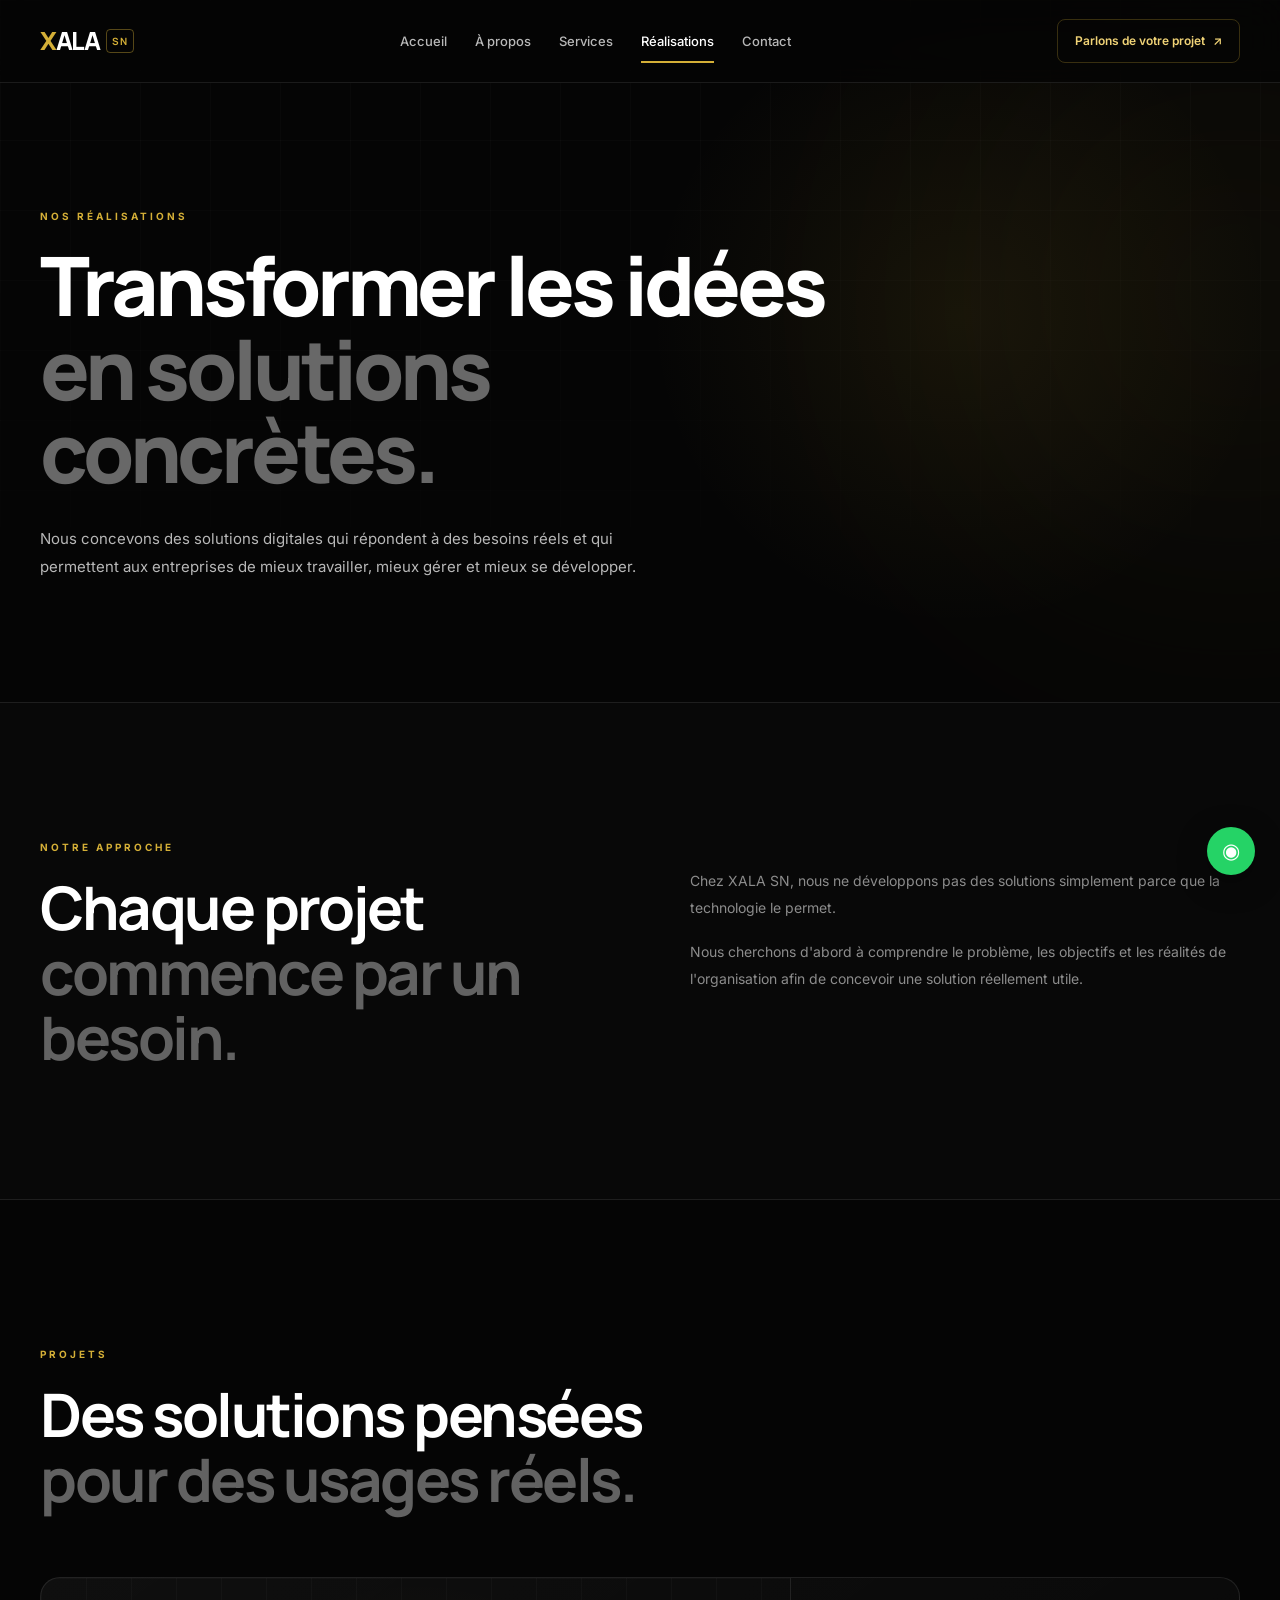
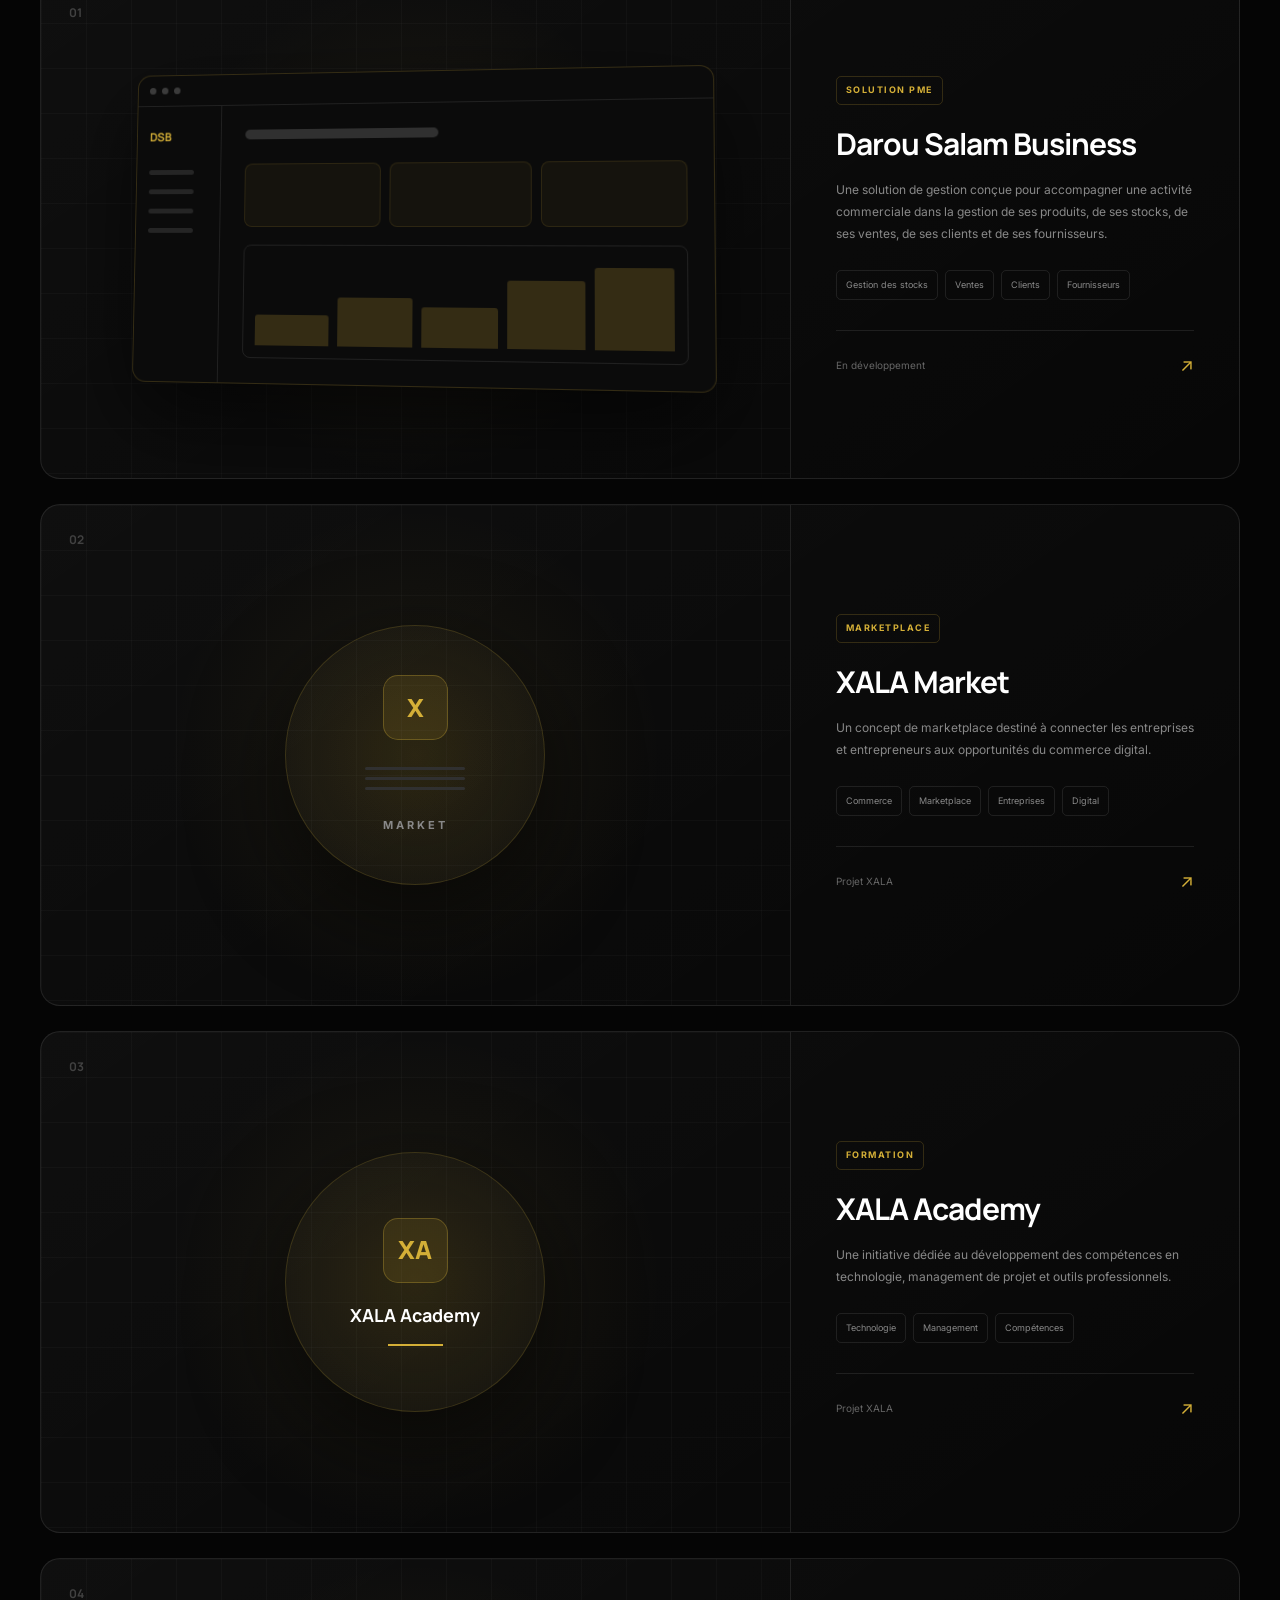
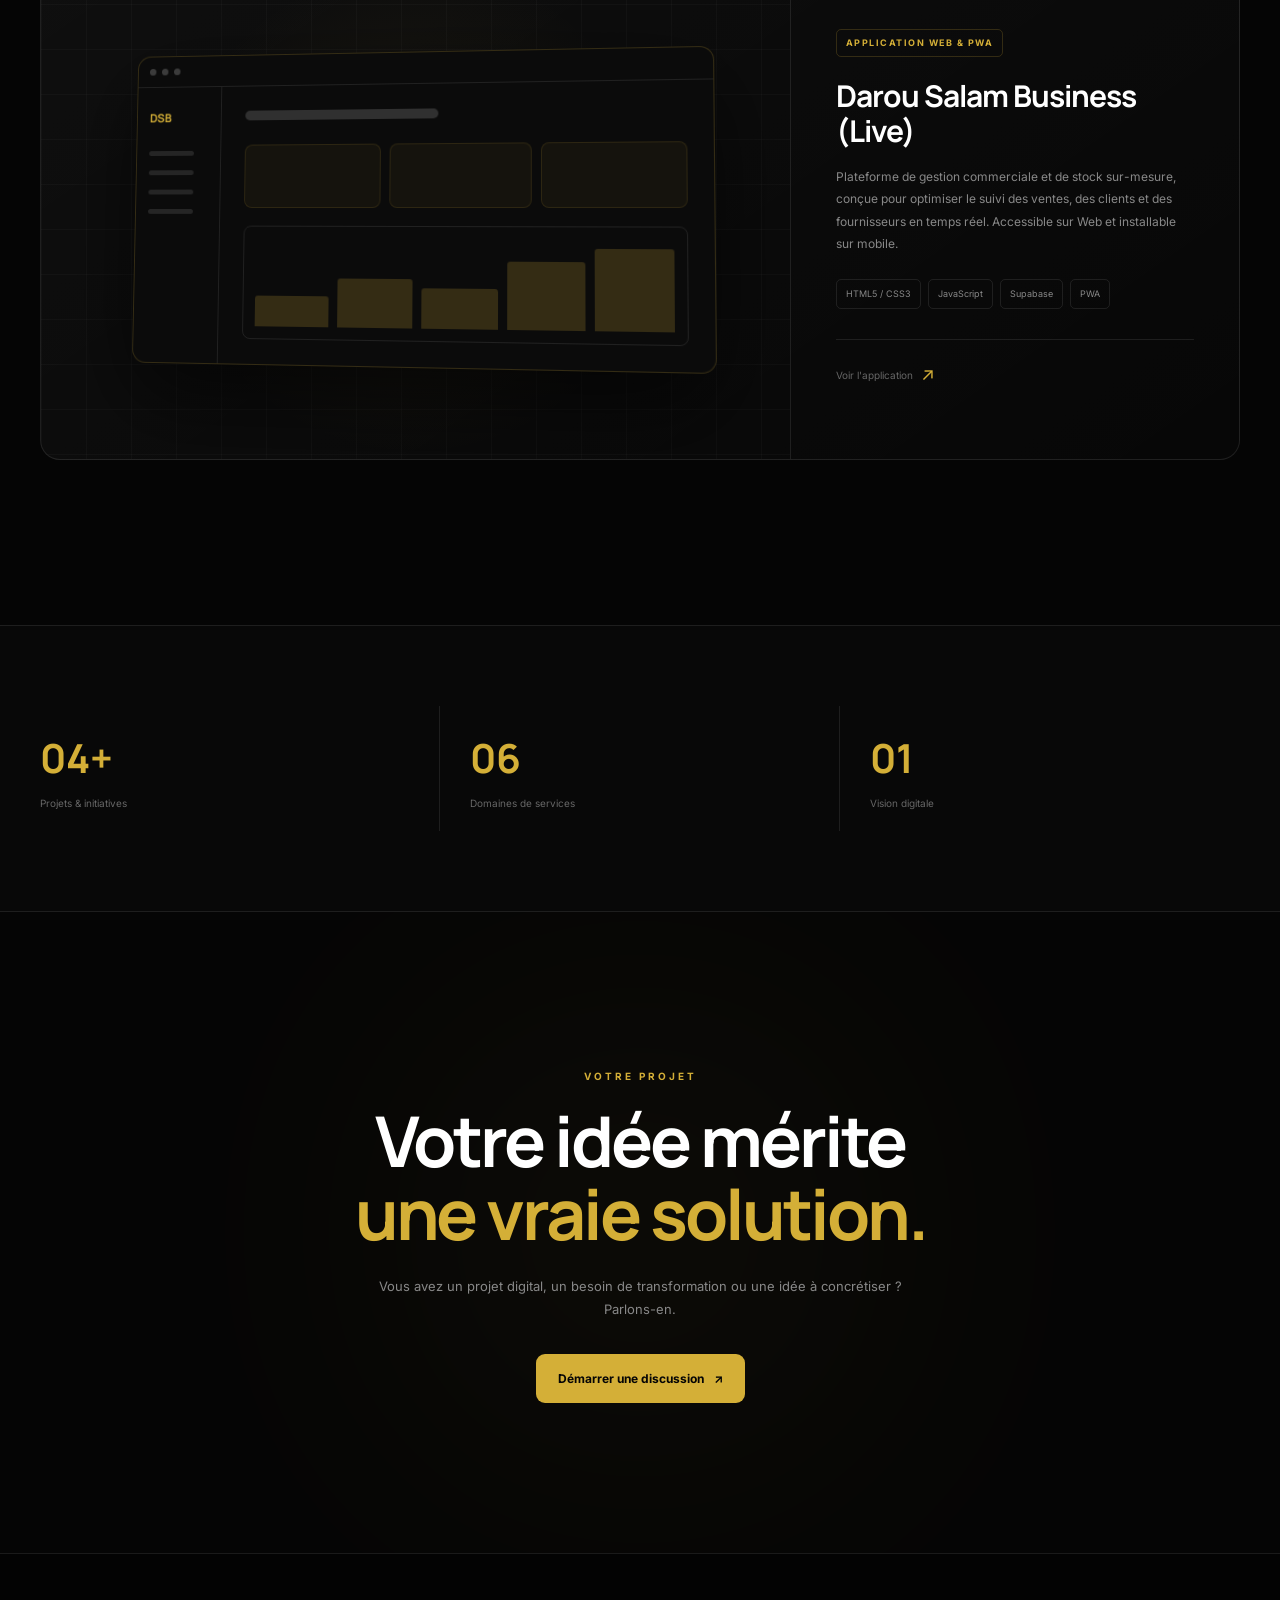
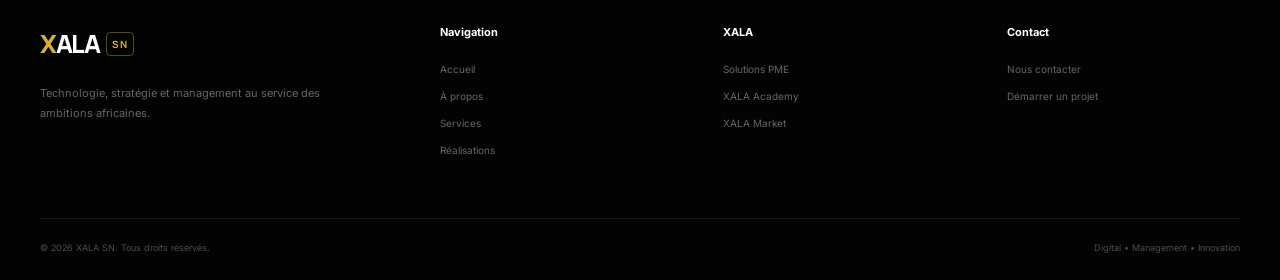
==== commit a388236f: "V4" ====
--- a/pages/portfolio.html
+++ b/pages/portfolio.html
@@ -2,240 +2,135 @@
 <html lang="fr">
 
 <head>
-
     <meta charset="UTF-8">
-
     <meta name="viewport" content="width=device-width, initial-scale=1.0">
-
     <title>Réalisations — XALA SN</title>
-
-    <meta
-        name="description"
-        content="Découvrez les réalisations et projets digitaux de XALA SN."
-    >
+    <meta name="description" content="Découvrez les réalisations et projets digitaux de XALA SN.">
 
     <link rel="preconnect" href="https://fonts.googleapis.com">
-
     <link rel="preconnect" href="https://fonts.gstatic.com" crossorigin>
-
-    <link
-        href="https://fonts.googleapis.com/css2?family=Inter:wght@400;500;600;700&family=Manrope:wght@600;700;800&display=swap"
-        rel="stylesheet"
-    >
-
-    <link
-        rel="stylesheet"
-        href="https://cdnjs.cloudflare.com/ajax/libs/font-awesome/6.5.2/css/all.min.css"
-    >
-
-    <link
-        rel="stylesheet"
-        href="../assets/css/style.css"
-    >
-
+    <link href="https://fonts.googleapis.com/css2?family=Inter:wght@400;500;600;700&family=Manrope:wght@600;700;800&display=swap" rel="stylesheet">
+    <link rel="stylesheet" href="https://cdnjs.cloudflare.com/ajax/libs/font-awesome/6.5.2/css/all.min.css">
+    <link rel="stylesheet" href="../assets/css/style.css">
+    <style>
+        .realisation-link {
+            text-decoration: none;
+            color: inherit;
+            display: flex;
+            align-items: center;
+            gap: 8px;
+        }
+    </style>
 </head>
 
-
 <body>
 
-
 <!-- =====================================================
      HEADER
 ===================================================== -->
 
 <header class="header">
-
     <div class="container navbar">
 
-
         <a href="../index.html" class="logo">
-
             <span class="logo-x">X</span>
             <span class="logo-text">ALA</span>
-
-            <span class="logo-sn">
-                SN
-            </span>
-
+            <span class="logo-sn">SN</span>
         </a>
 
-
         <nav class="nav">
-
-            <a
-                href="../index.html"
-                class="nav-link"
-            >
-                Accueil
-            </a>
-
-            <a
-                href="about.html"
-                class="nav-link"
-            >
-                À propos
-            </a>
-
-            <a
-                href="services.html"
-                class="nav-link"
-            >
-                Services
-            </a>
-
-            <a
-                href="portfolio.html"
-                class="nav-link active"
-            >
-                Réalisations
-            </a>
-
-            <a
-                href="contact.html"
-                class="nav-link"
-            >
-                Contact
-            </a>
-
+            <a href="../index.html" class="nav-link">Accueil</a>
+            <a href="about.html" class="nav-link">À propos</a>
+            <a href="services.html" class="nav-link">Services</a>
+            <a href="portfolio.html" class="nav-link active">Réalisations</a>
+            <a href="contact.html" class="nav-link">Contact</a>
         </nav>
 
-
-        <a
-            href="contact.html"
-            class="nav-cta"
-        >
+        <a href="contact.html" class="nav-cta">
             Parlons de votre projet
             <span>↗️</span>
         </a>
 
-
-        <button
-            class="menu-toggle"
-            aria-label="Ouvrir le menu"
-        >
-
+        <button class="menu-toggle" aria-label="Ouvrir le menu">
             <span></span>
             <span></span>
             <span></span>
-
         </button>
 
     </div>
-
 </header>
 
 
-
 <!-- =====================================================
      HERO
 ===================================================== -->
 
 <section class="portfolio-page-hero">
-
     <div class="portfolio-page-glow"></div>
-
     <div class="container">
-
         <div class="portfolio-page-hero-content">
-
-            <span class="portfolio-page-label">
-                NOS RÉALISATIONS
-            </span>
-
-
+            <span class="portfolio-page-label">NOS RÉALISATIONS</span>
             <h1>
                 Transformer les idées
                 <span>en solutions concrètes.</span>
             </h1>
-
-
             <p>
                 Nous concevons des solutions digitales qui répondent
                 à des besoins réels et qui permettent aux entreprises
                 de mieux travailler, mieux gérer et mieux se développer.
             </p>
-
-        </div>
-
-    </div>
-
+        </div>
+    </div>
 </section>
 
 
-
 <!-- =====================================================
      INTRO
 ===================================================== -->
 
 <section class="portfolio-page-intro">
-
     <div class="container">
-
         <div class="portfolio-page-intro-grid">
 
-
             <div>
-
-                <span class="portfolio-page-label">
-                    NOTRE APPROCHE
-                </span>
-
+                <span class="portfolio-page-label">NOTRE APPROCHE</span>
                 <h2>
                     Chaque projet
                     <span>commence par un besoin.</span>
                 </h2>
-
-            </div>
-
+            </div>
 
             <div>
-
                 <p>
                     Chez XALA SN, nous ne développons pas des solutions
                     simplement parce que la technologie le permet.
                 </p>
-
                 <p>
                     Nous cherchons d'abord à comprendre le problème,
                     les objectifs et les réalités de l'organisation afin
                     de concevoir une solution réellement utile.
                 </p>
-
-            </div>
-
-        </div>
-
-    </div>
-
+            </div>
+
+        </div>
+    </div>
 </section>
 
 
-
 <!-- =====================================================
      RÉALISATIONS
 ===================================================== -->
 
-<section
-    class="portfolio-page-projects"
-    id="realisations"
->
-
+<section class="portfolio-page-projects" id="realisations">
     <div class="container">
 
-
         <div class="portfolio-page-section-header">
-
-            <span class="portfolio-page-label">
-                PROJETS
-            </span>
-
+            <span class="portfolio-page-label">PROJETS</span>
             <h2>
                 Des solutions pensées
                 <span>pour des usages réels.</span>
             </h2>
-
-        </div>
-
+        </div>
 
 
         <!-- =================================================
@@ -244,85 +139,50 @@
 
         <article class="realisation-card">
 
-
             <div class="realisation-visual">
-
-                <div class="realisation-number">
-                    01
-                </div>
-
+                <div class="realisation-number">01</div>
 
                 <div class="realisation-screen">
-
                     <div class="screen-top">
-
-                        <span></span>
-                        <span></span>
-                        <span></span>
-
+                        <span></span>
+                        <span></span>
+                        <span></span>
                     </div>
 
-
                     <div class="screen-content">
-
                         <div class="screen-sidebar">
-
-                            <strong>
-                                DSB
-                            </strong>
-
-                            <i></i>
-                            <i></i>
-                            <i></i>
-                            <i></i>
-
+                            <strong>DSB</strong>
+                            <i></i>
+                            <i></i>
+                            <i></i>
+                            <i></i>
                         </div>
 
-
                         <div class="screen-main">
-
                             <div class="screen-title"></div>
 
-
                             <div class="screen-cards">
-
                                 <div></div>
                                 <div></div>
                                 <div></div>
-
                             </div>
 
-
                             <div class="screen-chart">
-
-                                <span></span>
-                                <span></span>
-                                <span></span>
-                                <span></span>
-                                <span></span>
-
+                                <span></span>
+                                <span></span>
+                                <span></span>
+                                <span></span>
+                                <span></span>
                             </div>
-
                         </div>
-
                     </div>
-
-                </div>
-
-            </div>
-
+                </div>
+            </div>
 
             <div class="realisation-content">
-
-                <span class="realisation-category">
-                    SOLUTION PME
-                </span>
-
-
-                <h3>
-                    Darou Salam Business
-                </h3>
-
+                <span class="realisation-category">SOLUTION PME</span>
+
+                <h3>Darou Salam Business</h3>
 
                 <p>
                     Une solution de gestion conçue pour accompagner
@@ -331,44 +191,20 @@
                     clients et de ses fournisseurs.
                 </p>
 
-
                 <div class="realisation-tags">
-
-                    <span>
-                        Gestion des stocks
-                    </span>
-
-                    <span>
-                        Ventes
-                    </span>
-
-                    <span>
-                        Clients
-                    </span>
-
-                    <span>
-                        Fournisseurs
-                    </span>
-
-                </div>
-
+                    <span>Gestion des stocks</span>
+                    <span>Ventes</span>
+                    <span>Clients</span>
+                    <span>Fournisseurs</span>
+                </div>
 
                 <div class="realisation-footer">
-
-                    <span class="realisation-status">
-                        En développement
-                    </span>
-
-                    <span class="realisation-arrow">
-                        ↗️
-                    </span>
-
-                </div>
-
+                    <span class="realisation-status">En développement</span>
+                    <span class="realisation-arrow">↗️</span>
+                </div>
             </div>
 
         </article>
-
 
 
         <!-- =================================================
@@ -377,52 +213,28 @@
 
         <article class="realisation-card">
 
-
             <div class="realisation-visual">
-
-                <div class="realisation-number">
-                    02
-                </div>
-
+                <div class="realisation-number">02</div>
 
                 <div class="realisation-concept">
-
                     <div class="concept-logo">
-
                         <span>X</span>
-
                     </div>
 
-
                     <div class="concept-lines">
-
-                        <span></span>
-                        <span></span>
-                        <span></span>
-
+                        <span></span>
+                        <span></span>
+                        <span></span>
                     </div>
 
-
-                    <strong>
-                        MARKET
-                    </strong>
-
-                </div>
-
-            </div>
-
+                    <strong>MARKET</strong>
+                </div>
+            </div>
 
             <div class="realisation-content">
-
-                <span class="realisation-category">
-                    MARKETPLACE
-                </span>
-
-
-                <h3>
-                    XALA Market
-                </h3>
-
+                <span class="realisation-category">MARKETPLACE</span>
+
+                <h3>XALA Market</h3>
 
                 <p>
                     Un concept de marketplace destiné à connecter
@@ -430,44 +242,20 @@
                     du commerce digital.
                 </p>
 
-
                 <div class="realisation-tags">
-
-                    <span>
-                        Commerce
-                    </span>
-
-                    <span>
-                        Marketplace
-                    </span>
-
-                    <span>
-                        Entreprises
-                    </span>
-
-                    <span>
-                        Digital
-                    </span>
-
-                </div>
-
+                    <span>Commerce</span>
+                    <span>Marketplace</span>
+                    <span>Entreprises</span>
+                    <span>Digital</span>
+                </div>
 
                 <div class="realisation-footer">
-
-                    <span class="realisation-status">
-                        Projet XALA
-                    </span>
-
-                    <span class="realisation-arrow">
-                        ↗️
-                    </span>
-
-                </div>
-
+                    <span class="realisation-status">Projet XALA</span>
+                    <span class="realisation-arrow">↗️</span>
+                </div>
             </div>
 
         </article>
-
 
 
         <!-- =================================================
@@ -476,44 +264,20 @@
 
         <article class="realisation-card">
 
-
             <div class="realisation-visual">
-
-                <div class="realisation-number">
-                    03
-                </div>
-
+                <div class="realisation-number">03</div>
 
                 <div class="academy-concept">
-
-                    <div class="academy-icon">
-                        XA
-                    </div>
-
-
-                    <h4>
-                        XALA Academy
-                    </h4>
-
-
+                    <div class="academy-icon">XA</div>
+                    <h4>XALA Academy</h4>
                     <div class="academy-line"></div>
-
-                </div>
-
-            </div>
-
+                </div>
+            </div>
 
             <div class="realisation-content">
-
-                <span class="realisation-category">
-                    FORMATION
-                </span>
-
-
-                <h3>
-                    XALA Academy
-                </h3>
-
+                <span class="realisation-category">FORMATION</span>
+
+                <h3>XALA Academy</h3>
 
                 <p>
                     Une initiative dédiée au développement des
@@ -521,127 +285,138 @@
                     et outils professionnels.
                 </p>
 
-
                 <div class="realisation-tags">
-
-                    <span>
-                        Technologie
-                    </span>
-
-                    <span>
-                        Management
-                    </span>
-
-                    <span>
-                        Compétences
-                    </span>
-
-                </div>
-
+                    <span>Technologie</span>
+                    <span>Management</span>
+                    <span>Compétences</span>
+                </div>
 
                 <div class="realisation-footer">
-
-                    <span class="realisation-status">
-                        Projet XALA
-                    </span>
-
-                    <span class="realisation-arrow">
-                        ↗️
-                    </span>
-
-                </div>
-
+                    <span class="realisation-status">Projet XALA</span>
+                    <span class="realisation-arrow">↗️</span>
+                </div>
             </div>
 
         </article>
 
 
-    </div>
-
+        <!-- =================================================
+             PROJET 04 (Darou Salam Business - Version Live)
+        ================================================== -->
+
+        <article class="realisation-card">
+
+            <div class="realisation-visual">
+                <div class="realisation-number">04</div>
+
+                <div class="realisation-screen">
+                    <div class="screen-top">
+                        <span></span>
+                        <span></span>
+                        <span></span>
+                    </div>
+
+                    <div class="screen-content">
+                        <div class="screen-sidebar">
+                            <strong>DSB</strong>
+                            <i></i>
+                            <i></i>
+                            <i></i>
+                            <i></i>
+                        </div>
+
+                        <div class="screen-main">
+                            <div class="screen-title"></div>
+                            <div class="screen-cards">
+                                <div></div>
+                                <div></div>
+                                <div></div>
+                            </div>
+                            <div class="screen-chart">
+                                <span></span>
+                                <span></span>
+                                <span></span>
+                                <span></span>
+                                <span></span>
+                            </div>
+                        </div>
+                    </div>
+                </div>
+            </div>
+
+            <div class="realisation-content">
+                <span class="realisation-category">APPLICATION WEB & PWA</span>
+
+                <h3>Darou Salam Business (Live)</h3>
+
+                <p>
+                    Plateforme de gestion commerciale et de stock sur-mesure, conçue pour optimiser le suivi des ventes, des clients et des fournisseurs en temps réel. Accessible sur Web et installable sur mobile.
+                </p>
+
+                <div class="realisation-tags">
+                    <span>HTML5 / CSS3</span>
+                    <span>JavaScript</span>
+                    <span>Supabase</span>
+                    <span>PWA</span>
+                </div>
+
+                <div class="realisation-footer">
+                    <a href="https://halifaoumar657-ai.github.io/DarouSalamBusiness/" target="_blank" rel="noopener noreferrer" class="realisation-link">
+                        <span class="realisation-status">Voir l'application</span>
+                        <span class="realisation-arrow">↗️</span>
+                    </a>
+                </div>
+            </div>
+
+        </article>
+
+    </div>
 </section>
 
 
-
 <!-- =====================================================
      CHIFFRES
 ===================================================== -->
 
 <section class="portfolio-page-stats">
-
     <div class="container">
-
         <div class="portfolio-page-stats-grid">
 
-
             <div>
-
-                <strong>
-                    03+
-                </strong>
-
-                <span>
-                    Projets & initiatives
-                </span>
-
-            </div>
-
+                <strong>04+</strong>
+                <span>Projets & initiatives</span>
+            </div>
 
             <div>
-
-                <strong>
-                    06
-                </strong>
-
-                <span>
-                    Domaines de services
-                </span>
-
-            </div>
-
+                <strong>06</strong>
+                <span>Domaines de services</span>
+            </div>
 
             <div>
-
-                <strong>
-                    01
-                </strong>
-
-                <span>
-                    Vision digitale
-                </span>
-
-            </div>
-
-
-        </div>
-
-    </div>
-
+                <strong>01</strong>
+                <span>Vision digitale</span>
+            </div>
+
+        </div>
+    </div>
 </section>
 
 
-
 <!-- =====================================================
      CTA
 ===================================================== -->
 
 <section class="portfolio-page-cta">
-
     <div class="portfolio-page-cta-glow"></div>
-
     <div class="container">
-
         <div class="portfolio-page-cta-content">
 
-            <span class="portfolio-page-label">
-                VOTRE PROJET
-            </span>
-
+            <span class="portfolio-page-label">VOTRE PROJET</span>
 
             <h2>
                 Votre idée mérite
                 <span>une vraie solution.</span>
             </h2>
-
 
             <p>
                 Vous avez un projet digital, un besoin de
@@ -649,171 +424,84 @@
                 Parlons-en.
             </p>
 
-
-            <a
-                href="contact.html"
-                class="portfolio-page-btn"
-            >
-
+            <a href="contact.html" class="portfolio-page-btn">
                 Démarrer une discussion
-
                 <span>↗️</span>
-
             </a>
 
         </div>
-
-    </div>
-
+    </div>
 </section>
 
 
-
 <!-- =====================================================
      FOOTER
 ===================================================== -->
 
 <footer class="footer">
-
     <div class="container">
 
         <div class="footer-grid">
 
-
             <div class="footer-brand">
-
-                <a
-                    href="../index.html"
-                    class="logo"
-                >
-
+                <a href="../index.html" class="logo">
                     <span class="logo-x">X</span>
                     <span class="logo-text">ALA</span>
-
-                    <span class="logo-sn">
-                        SN
-                    </span>
-
+                    <span class="logo-sn">SN</span>
                 </a>
-
-
                 <p>
                     Technologie, stratégie et management
                     au service des ambitions africaines.
                 </p>
-
-            </div>
-
+            </div>
 
             <div class="footer-column">
-
-                <h3>
-                    Navigation
-                </h3>
-
-                <a href="../index.html">
-                    Accueil
-                </a>
-
-                <a href="about.html">
-                    À propos
-                </a>
-
-                <a href="services.html">
-                    Services
-                </a>
-
-                <a href="portfolio.html">
-                    Réalisations
-                </a>
-
-            </div>
-
+                <h3>Navigation</h3>
+                <a href="../index.html">Accueil</a>
+                <a href="about.html">À propos</a>
+                <a href="services.html">Services</a>
+                <a href="portfolio.html">Réalisations</a>
+            </div>
 
             <div class="footer-column">
-
-                <h3>
-                    XALA
-                </h3>
-
-                <a href="services.html">
-                    Solutions PME
-                </a>
-
-                <a href="services.html">
-                    XALA Academy
-                </a>
-
-                <a href="services.html">
-                    XALA Market
-                </a>
-
-            </div>
-
+                <h3>XALA</h3>
+                <a href="services.html">Solutions PME</a>
+                <a href="services.html">XALA Academy</a>
+                <a href="services.html">XALA Market</a>
+            </div>
 
             <div class="footer-column">
-
-                <h3>
-                    Contact
-                </h3>
-
-                <a href="contact.html">
-                    Nous contacter
-                </a>
-
-                <a href="contact.html">
-                    Démarrer un projet
-                </a>
-
-            </div>
-
-
-        </div>
-
+                <h3>Contact</h3>
+                <a href="contact.html">Nous contacter</a>
+                <a href="contact.html">Démarrer un projet</a>
+            </div>
+
+        </div>
 
         <div class="footer-bottom">
-
-            <span>
-                © 2026 XALA SN. Tous droits réservés.
-            </span>
-
-            <span>
-                Digital • Management • Innovation
-            </span>
-
-        </div>
-
-    </div>
-
+            <span>© 2026 XALA SN. Tous droits réservés.</span>
+            <span>Digital • Management • Innovation</span>
+        </div>
+
+    </div>
 </footer>
 
 
-
 <script src="../assets/js/script.js"></script>
+
 <!-- =====================================================
      BOUTONS FLOTTANTS
 ===================================================== -->
 
 <!-- Retour en haut -->
-<button
-    class="back-to-top"
-    id="backToTop"
-    aria-label="Retour en haut"
->
+<button class="back-to-top" id="backToTop" aria-label="Retour en haut">
     ↑
 </button>
 
-
 <!-- WhatsApp -->
-<a
-    href="https://wa.me/221763623959"
-    class="whatsapp-button"
-    target="_blank"
-    rel="noopener noreferrer"
-    aria-label="Contacter XALA SN sur WhatsApp"
->
+<a href="https://wa.me/221763623959" class="whatsapp-button" target="_blank" rel="noopener noreferrer" aria-label="Contacter XALA SN sur WhatsApp">
     <span>◉</span>
 </a>
+
 </body>
-
 </html>
--- a/assets/css/style.css
+++ b/assets/css/style.css
@@ -13,21 +13,22 @@
 :root {
 
     --black: #050505;
-    --black-2: #080808;
-    --black-3: #0d0d0d;
-    --card: #111111;
-
-    --white: #ffffff;
-    --white-soft: #b8b8b8;
-    --gray: #777777;
-    --gray-dark: #444444;
-
-    --gold: #d4af37;
-    --gold-light: #f1d477;
-    --gold-soft: rgba(212, 175, 55, 0.12);
-
-    --border: rgba(255, 255, 255, 0.09);
-    --border-gold: rgba(212, 175, 55, 0.25);
+--black-2: #080808;
+--black-3: #0d0d0d;
+--card: #111111;
+
+--white: #ffffff;
+--white-soft: #b8b8b8;
+--gray: #777777;
+--gray-dark: #444444;
+
+--gold: #d4af37;
+--gold-light: #f1d477;
+--gold-soft: rgba(212, 175, 55, 0.12);
+
+--border: rgba(255, 255, 255, 0.09);
+--border-gold: rgba(212, 175, 55, 0.25);
+
 
     --container: 1200px;
 
@@ -6493,4 +6494,84 @@
 
     }
 
+}
+/* =========================================================
+SECTORS WE SUPPORT
+========================================================= */
+
+.sectors-section {
+    padding: 120px 0;
+    background: var(--black);
+    color: var(--white);
+}
+
+.sectors-grid {
+    display: grid;
+    grid-template-columns: repeat(3, 1fr);
+    gap: 20px;
+    margin-top: 60px;
+}
+
+.sector-card {
+    padding: 32px;
+    background: var(--card);
+    border: 1px solid var(--border);
+    border-radius: 16px;
+    transition: var(--transition);
+}
+
+.sector-card:hover {
+    transform: translateY(-6px);
+    border-color: var(--border-gold);
+    box-shadow: 0 15px 40px rgba(0, 0, 0, 0.35);
+}
+
+.sector-icon {
+    font-size: 28px;
+    color: var(--gold);
+    margin-bottom: 20px;
+}
+
+.sector-number {
+    display: block;
+    margin-bottom: 10px;
+    font-size: 13px;
+    color: var(--gold);
+    letter-spacing: 1px;
+}
+
+.sector-card h3 {
+    margin-bottom: 12px;
+    color: var(--white);
+}
+
+.sector-card p {
+    color: var(--white-soft);
+    line-height: 1.7;
+    margin: 0;
+}
+
+
+/* =========================================================
+   RESPONSIVE
+========================================================= */
+
+@media (max-width: 900px) {
+
+    .sectors-grid {
+        grid-template-columns: repeat(2, 1fr);
+    }
+
+}
+
+@media (max-width: 600px) {
+
+    .sectors-grid {
+        grid-template-columns: 1fr;
+    }
+
+    .sector-card {
+        padding: 25px;
+    }
+
 }
